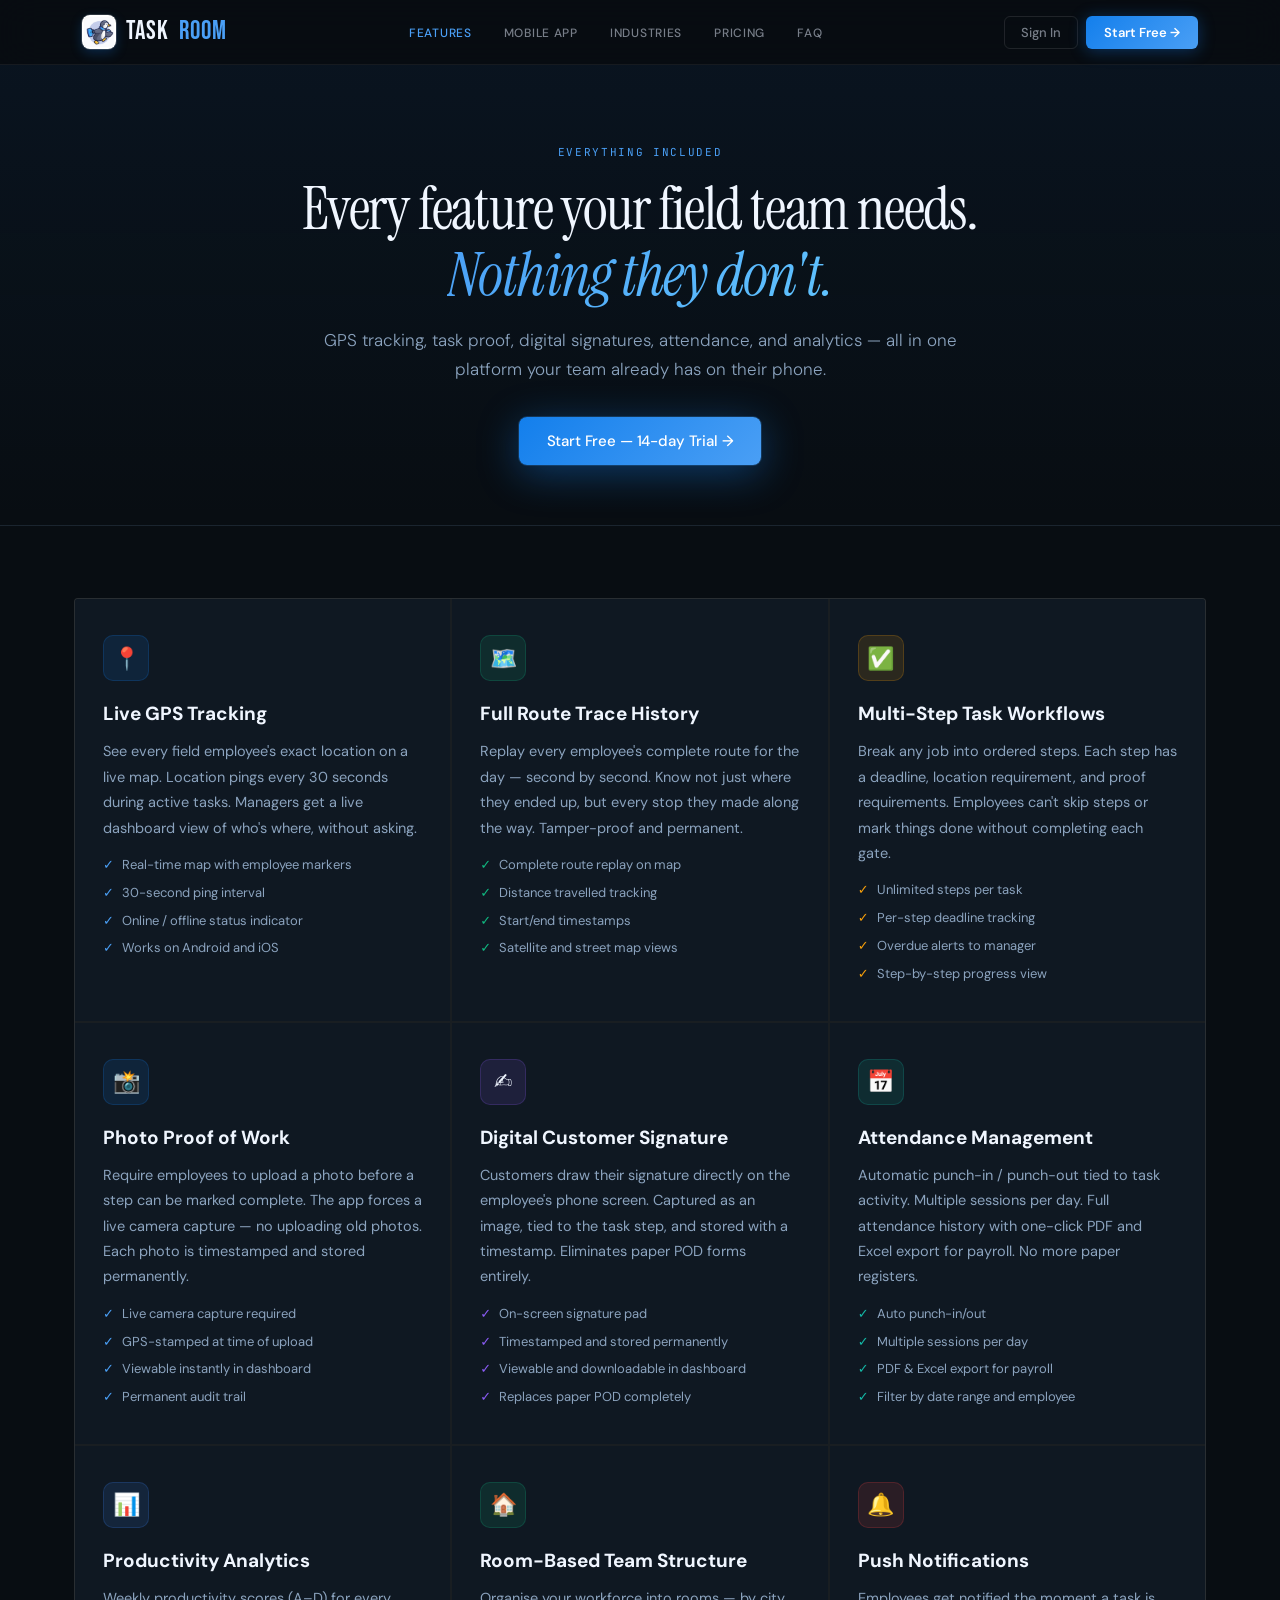
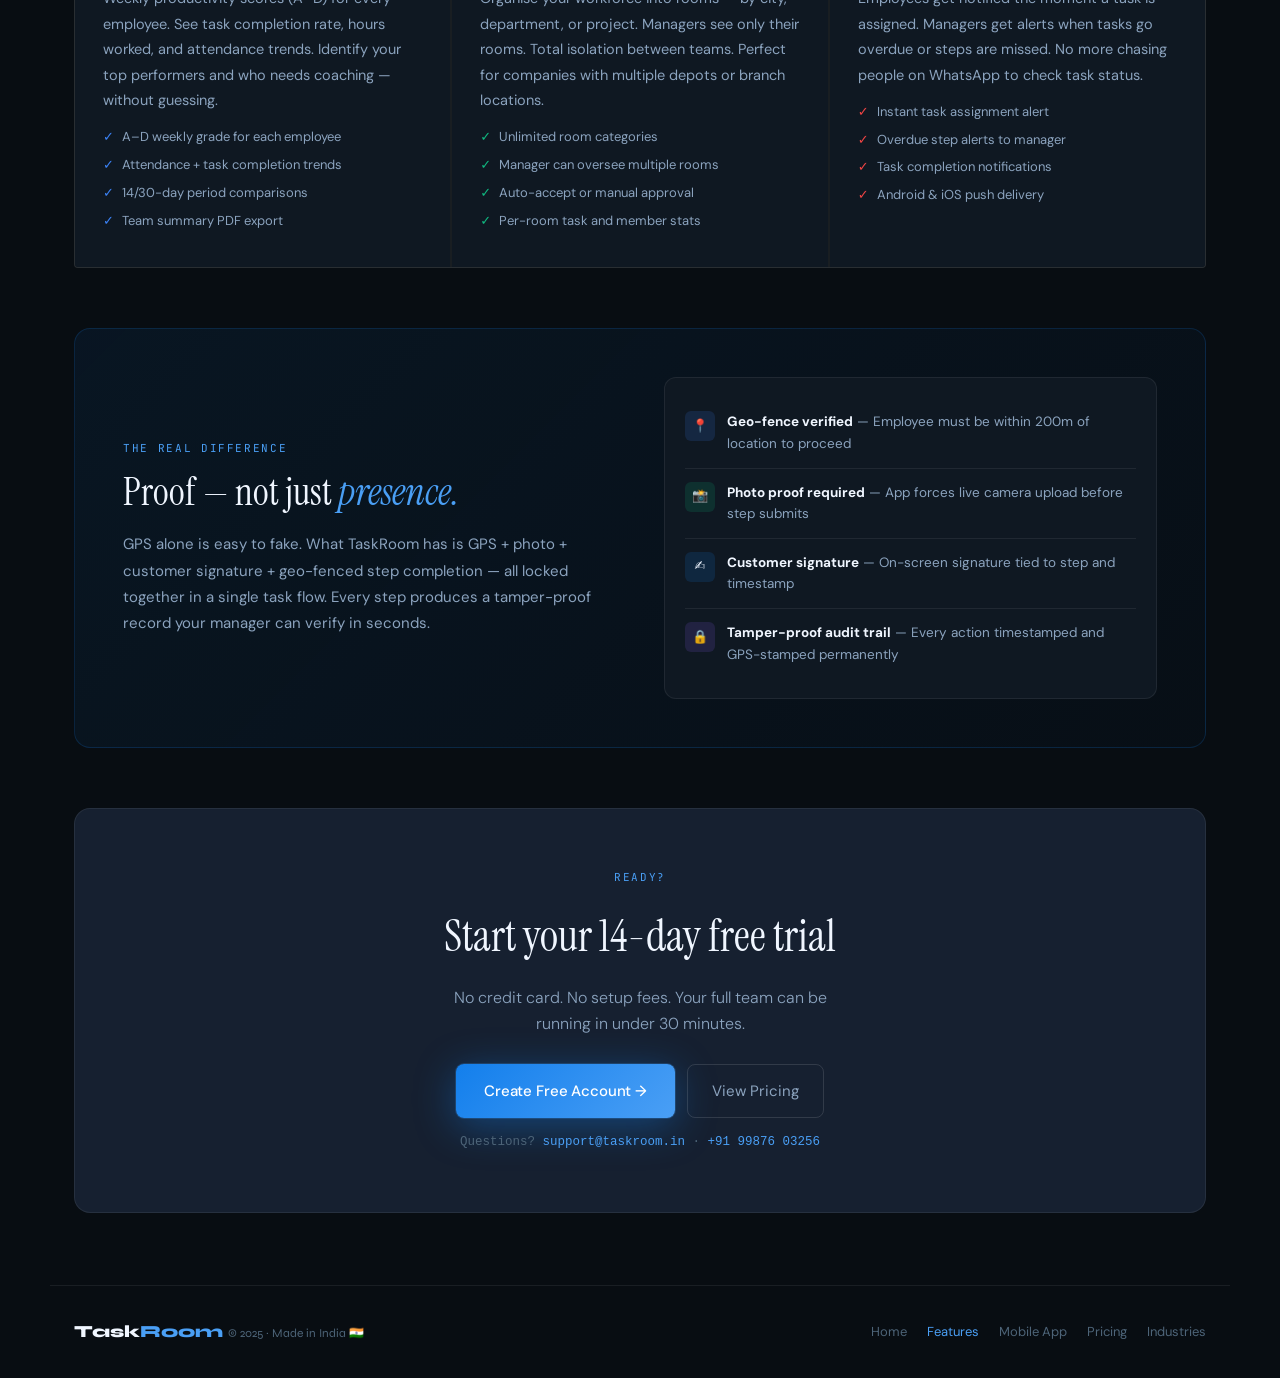
==== features.html @ e4f9c4c0 "updated whole ui" ====
<!DOCTYPE html>
<html lang="en" data-theme="dark">
<head>
  <meta charset="UTF-8">
  <meta name="viewport" content="width=device-width, initial-scale=1">
  <meta http-equiv="X-UA-Compatible" content="IE=edge">
  <title>TaskRoom Features — GPS Tracking, Multi-Step Tasks, Proof of Work &amp; Attendance</title>
  <meta name="description" content="Explore all TaskRoom features: real-time GPS employee tracking, multi-step task workflows with photo proof, digital customer signatures, geofence attendance, productivity analytics, and route history. Built for field teams.">
  <meta name="keywords" content="field employee tracking features, GPS tracking software, proof of work app, digital signature collection, employee attendance tracking, field task management, route history tracking, productivity analytics, geofencing employee app">
  <meta name="robots" content="index, follow, max-snippet:-1, max-image-preview:large, max-video-preview:-1">
  <meta name="googlebot" content="index, follow, max-snippet:-1, max-image-preview:large">
  <link rel="canonical" href="https://taskroom.in/features">
  <meta name="author" content="TaskRoom">
  <meta name="theme-color" content="#137fec">
  <meta name="language" content="English">
  <!-- <meta name="google-site-verification" content="REPLACE_WITH_YOUR_GSC_TOKEN"> -->
  <meta property="og:type" content="website">
  <meta property="og:url" content="https://taskroom.in/features">
  <meta property="og:title" content="TaskRoom Features — GPS, Tasks, Proof of Work &amp; Attendance">
  <meta property="og:description" content="Real-time GPS tracking, multi-step task proof, photo &amp; signature collection, attendance management, and productivity analytics for field teams.">
  <meta property="og:image" content="https://taskroom.in/og-image.png">
  <meta property="og:image:width" content="1200">
  <meta property="og:image:height" content="630">
  <meta property="og:site_name" content="TaskRoom">
  <meta property="og:locale" content="en_IN">
  <meta name="twitter:card" content="summary_large_image">
  <meta name="twitter:site" content="@taskroomin">
  <meta name="twitter:title" content="TaskRoom Features — GPS, Tasks, Proof of Work &amp; Attendance">
  <meta name="twitter:description" content="Everything your field team needs: live GPS, multi-step tasks with proof, digital signatures, attendance, and analytics.">
  <meta name="twitter:image" content="https://taskroom.in/og-image.png">
  <link rel="icon" type="image/png" href="app_icon.png">
  <link rel="apple-touch-icon" href="app_icon.png">
  <link rel="manifest" href="manifest.json">
  <meta name="HandheldFriendly" content="True">
  <link rel="preconnect" href="https://fonts.googleapis.com">
  <link rel="preconnect" href="https://fonts.gstatic.com" crossorigin>
  <link rel="dns-prefetch" href="https://api.taskroom.in">
  <script type="application/ld+json">
  {
    "@context": "https://schema.org",
    "@graph": [
      {
        "@type": "WebPage",
        "@id": "https://taskroom.in/features#webpage",
        "url": "https://taskroom.in/features",
        "name": "TaskRoom Features — GPS Tracking, Multi-Step Tasks, Proof of Work & Attendance",
        "description": "Complete feature list for TaskRoom field employee tracking and workforce management software.",
        "inLanguage": "en-IN",
        "isPartOf": {"@type":"WebSite","url":"https://taskroom.in","name":"TaskRoom"},
        "breadcrumb": {
          "@type": "BreadcrumbList",
          "itemListElement": [
            {"@type":"ListItem","position":1,"name":"Home","item":"https://taskroom.in"},
            {"@type":"ListItem","position":2,"name":"Features","item":"https://taskroom.in/features"}
          ]
        }
      },
      {
        "@type": "ItemList",
        "name": "TaskRoom Key Features",
        "description": "Complete list of features included in TaskRoom field workforce management software",
        "itemListElement": [
          {"@type":"ListItem","position":1,"name":"Live GPS + Full Route Trace","description":"See every employee's exact location in real-time. Review complete route history second by second."},
          {"@type":"ListItem","position":2,"name":"Multi-Step Tasks with Proof","description":"Break tasks into steps. Each step requires photo, customer signature, or GPS confirmation."},
          {"@type":"ListItem","position":3,"name":"Attendance Sessions","description":"Automatic punch-in/out tied to task activity. Multiple sessions per day. Full history."},
          {"@type":"ListItem","position":4,"name":"Push Notifications","description":"Employees notified on task assignment. Managers alerted on overdue or missed steps."},
          {"@type":"ListItem","position":5,"name":"Productivity Scores","description":"Weekly scores combining task completion rate and hours worked."},
          {"@type":"ListItem","position":6,"name":"Room-Based Team Structure","description":"Organise teams into rooms by city, department, or project with total isolation."}
        ]
      }
    ]
  }
  </script>

  <!-- ── CSS ─────────────────────────────────────────── -->
  <link rel="stylesheet" href="assets/css/tokens.css">
  <link rel="stylesheet" href="assets/css/base.css">
  <link rel="stylesheet" href="assets/css/landing.css">
  <link rel="stylesheet" href="assets/css/patch.css">
</head>
<body>
<nav id="land-nav" role="navigation" aria-label="Main navigation">
  <div class="land-nav-inner">
    <a href="/" class="land-logo" aria-label="TaskRoom Home">
      <div class="land-logo-icon"><img src="./app_icon.png" alt="TaskRoom" width="30" height="30" loading="eager"></div>
      Task<span>Room</span>
    </a>
    <ul class="land-nav-center">
      <li><a href="/features" class="active-link">Features</a></li>
      <li><a href="/mobile-app">Mobile App</a></li>
      <li><a href="/industries">Industries</a></li>
      <li><a href="/pricing">Pricing</a></li>
      <li><a href="/#l-faq">FAQ</a></li>
    </ul>
    <div class="land-nav-right">
      <button class="land-nav-sign-in" onclick="window.location='/?login=1'">Sign In</button>
      <button class="land-nav-cta-btn" onclick="window.location='/?signup=1'">Start Free →</button>
    </div>
    <button class="land-hamburger" id="land-ham" onclick="toggleFeatMenu()" aria-label="Open menu"><span></span><span></span><span></span></button>
  </div>
</nav>
<div class="land-mobile-menu" id="land-mob-menu-feat">
  <a href="/features">✅ Features</a>
  <a href="/mobile-app">📲 Mobile App</a>
  <a href="/industries">🏭 Industries</a>
  <a href="/pricing">💰 Pricing</a>
  <a href="/#l-faq">❓ FAQ</a>
  <a href="mailto:support@taskroom.in">📧 Contact</a>
  <button onclick="window.location='/?login=1'" style="text-align:left">Sign In to Dashboard</button>
  <button onclick="window.location='/?signup=1'" style="color:var(--primary-light);font-weight:700;background:rgba(19,127,236,.08);text-align:left">Start Free →</button>
</div>

<div id="feat-page" style="padding-top:64px;background:var(--bg)">

  <!-- HERO -->
  <section style="padding:80px 24px 60px;text-align:center;background:linear-gradient(180deg,rgba(19,127,236,.06) 0%,transparent 100%);border-bottom:1px solid var(--border)">
    <div style="max-width:680px;margin:0 auto">
      <div class="l-section-label">Everything included</div>
      <h1 style="font-family:'Instrument Serif',serif;font-size:clamp(36px,5vw,60px);font-weight:400;letter-spacing:-.02em;color:var(--text);margin-bottom:18px;line-height:1.1">
        Every feature your field team needs.<br><em style="font-style:italic;background:linear-gradient(135deg,var(--primary-light),#60c4ff);-webkit-background-clip:text;-webkit-text-fill-color:transparent;background-clip:text">Nothing they don't.</em>
      </h1>
      <p style="font-size:17px;color:var(--text2);font-weight:300;line-height:1.75;margin-bottom:32px">GPS tracking, task proof, digital signatures, attendance, and analytics — all in one platform your team already has on their phone.</p>
      <button class="hero-btn-primary" onclick="window.location='/?signup=1'" style="display:inline-flex;align-items:center;gap:8px;background:linear-gradient(135deg,var(--primary),var(--primary-light));border:none;color:#fff;padding:14px 28px;font-size:15px;font-weight:500;border-radius:8px;cursor:pointer">
        Start Free — 14-day Trial →
      </button>
    </div>
  </section>

  <!-- FEATURE GRID -->
  <section style="padding:72px 24px;max-width:1180px;margin:0 auto">
    <div style="display:grid;grid-template-columns:repeat(auto-fit,minmax(320px,1fr));gap:2px;background:var(--border);border:1px solid var(--border);border-radius:4px;overflow:hidden;margin-bottom:60px">

      <article style="background:var(--surface);padding:36px 28px">
        <div style="width:46px;height:46px;border-radius:10px;background:rgba(19,127,236,.12);border:1px solid rgba(19,127,236,.2);display:flex;align-items:center;justify-content:center;font-size:22px;margin-bottom:18px" aria-hidden="true">📍</div>
        <h2 style="font-size:19px;font-weight:700;margin-bottom:10px;color:var(--text)">Live GPS Tracking</h2>
        <p style="color:var(--text2);font-size:14.5px;line-height:1.75">See every field employee's exact location on a live map. Location pings every 30 seconds during active tasks. Managers get a live dashboard view of who's where, without asking.</p>
        <ul style="list-style:none;margin-top:14px;display:flex;flex-direction:column;gap:7px">
          <li style="font-size:13px;color:var(--text2);display:flex;gap:8px"><span style="color:var(--primary-light)">✓</span>Real-time map with employee markers</li>
          <li style="font-size:13px;color:var(--text2);display:flex;gap:8px"><span style="color:var(--primary-light)">✓</span>30-second ping interval</li>
          <li style="font-size:13px;color:var(--text2);display:flex;gap:8px"><span style="color:var(--primary-light)">✓</span>Online / offline status indicator</li>
          <li style="font-size:13px;color:var(--text2);display:flex;gap:8px"><span style="color:var(--primary-light)">✓</span>Works on Android and iOS</li>
        </ul>
      </article>

      <article style="background:var(--surface);padding:36px 28px">
        <div style="width:46px;height:46px;border-radius:10px;background:rgba(16,185,129,.12);border:1px solid rgba(16,185,129,.2);display:flex;align-items:center;justify-content:center;font-size:22px;margin-bottom:18px" aria-hidden="true">🗺️</div>
        <h2 style="font-size:19px;font-weight:700;margin-bottom:10px;color:var(--text)">Full Route Trace History</h2>
        <p style="color:var(--text2);font-size:14.5px;line-height:1.75">Replay every employee's complete route for the day — second by second. Know not just where they ended up, but every stop they made along the way. Tamper-proof and permanent.</p>
        <ul style="list-style:none;margin-top:14px;display:flex;flex-direction:column;gap:7px">
          <li style="font-size:13px;color:var(--text2);display:flex;gap:8px"><span style="color:var(--green)">✓</span>Complete route replay on map</li>
          <li style="font-size:13px;color:var(--text2);display:flex;gap:8px"><span style="color:var(--green)">✓</span>Distance travelled tracking</li>
          <li style="font-size:13px;color:var(--text2);display:flex;gap:8px"><span style="color:var(--green)">✓</span>Start/end timestamps</li>
          <li style="font-size:13px;color:var(--text2);display:flex;gap:8px"><span style="color:var(--green)">✓</span>Satellite and street map views</li>
        </ul>
      </article>

      <article style="background:var(--surface);padding:36px 28px">
        <div style="width:46px;height:46px;border-radius:10px;background:rgba(245,158,11,.12);border:1px solid rgba(245,158,11,.2);display:flex;align-items:center;justify-content:center;font-size:22px;margin-bottom:18px" aria-hidden="true">✅</div>
        <h2 style="font-size:19px;font-weight:700;margin-bottom:10px;color:var(--text)">Multi-Step Task Workflows</h2>
        <p style="color:var(--text2);font-size:14.5px;line-height:1.75">Break any job into ordered steps. Each step has a deadline, location requirement, and proof requirements. Employees can't skip steps or mark things done without completing each gate.</p>
        <ul style="list-style:none;margin-top:14px;display:flex;flex-direction:column;gap:7px">
          <li style="font-size:13px;color:var(--text2);display:flex;gap:8px"><span style="color:var(--amber)">✓</span>Unlimited steps per task</li>
          <li style="font-size:13px;color:var(--text2);display:flex;gap:8px"><span style="color:var(--amber)">✓</span>Per-step deadline tracking</li>
          <li style="font-size:13px;color:var(--text2);display:flex;gap:8px"><span style="color:var(--amber)">✓</span>Overdue alerts to manager</li>
          <li style="font-size:13px;color:var(--text2);display:flex;gap:8px"><span style="color:var(--amber)">✓</span>Step-by-step progress view</li>
        </ul>
      </article>

      <article style="background:var(--surface);padding:36px 28px">
        <div style="width:46px;height:46px;border-radius:10px;background:rgba(19,127,236,.12);border:1px solid rgba(19,127,236,.2);display:flex;align-items:center;justify-content:center;font-size:22px;margin-bottom:18px" aria-hidden="true">📸</div>
        <h2 style="font-size:19px;font-weight:700;margin-bottom:10px;color:var(--text)">Photo Proof of Work</h2>
        <p style="color:var(--text2);font-size:14.5px;line-height:1.75">Require employees to upload a photo before a step can be marked complete. The app forces a live camera capture — no uploading old photos. Each photo is timestamped and stored permanently.</p>
        <ul style="list-style:none;margin-top:14px;display:flex;flex-direction:column;gap:7px">
          <li style="font-size:13px;color:var(--text2);display:flex;gap:8px"><span style="color:var(--primary-light)">✓</span>Live camera capture required</li>
          <li style="font-size:13px;color:var(--text2);display:flex;gap:8px"><span style="color:var(--primary-light)">✓</span>GPS-stamped at time of upload</li>
          <li style="font-size:13px;color:var(--text2);display:flex;gap:8px"><span style="color:var(--primary-light)">✓</span>Viewable instantly in dashboard</li>
          <li style="font-size:13px;color:var(--text2);display:flex;gap:8px"><span style="color:var(--primary-light)">✓</span>Permanent audit trail</li>
        </ul>
      </article>

      <article style="background:var(--surface);padding:36px 28px">
        <div style="width:46px;height:46px;border-radius:10px;background:rgba(139,92,246,.12);border:1px solid rgba(139,92,246,.2);display:flex;align-items:center;justify-content:center;font-size:22px;margin-bottom:18px" aria-hidden="true">✍️</div>
        <h2 style="font-size:19px;font-weight:700;margin-bottom:10px;color:var(--text)">Digital Customer Signature</h2>
        <p style="color:var(--text2);font-size:14.5px;line-height:1.75">Customers draw their signature directly on the employee's phone screen. Captured as an image, tied to the task step, and stored with a timestamp. Eliminates paper POD forms entirely.</p>
        <ul style="list-style:none;margin-top:14px;display:flex;flex-direction:column;gap:7px">
          <li style="font-size:13px;color:var(--text2);display:flex;gap:8px"><span style="color:var(--purple)">✓</span>On-screen signature pad</li>
          <li style="font-size:13px;color:var(--text2);display:flex;gap:8px"><span style="color:var(--purple)">✓</span>Timestamped and stored permanently</li>
          <li style="font-size:13px;color:var(--text2);display:flex;gap:8px"><span style="color:var(--purple)">✓</span>Viewable and downloadable in dashboard</li>
          <li style="font-size:13px;color:var(--text2);display:flex;gap:8px"><span style="color:var(--purple)">✓</span>Replaces paper POD completely</li>
        </ul>
      </article>

      <article style="background:var(--surface);padding:36px 28px">
        <div style="width:46px;height:46px;border-radius:10px;background:rgba(20,184,166,.12);border:1px solid rgba(20,184,166,.2);display:flex;align-items:center;justify-content:center;font-size:22px;margin-bottom:18px" aria-hidden="true">📅</div>
        <h2 style="font-size:19px;font-weight:700;margin-bottom:10px;color:var(--text)">Attendance Management</h2>
        <p style="color:var(--text2);font-size:14.5px;line-height:1.75">Automatic punch-in / punch-out tied to task activity. Multiple sessions per day. Full attendance history with one-click PDF and Excel export for payroll. No more paper registers.</p>
        <ul style="list-style:none;margin-top:14px;display:flex;flex-direction:column;gap:7px">
          <li style="font-size:13px;color:var(--text2);display:flex;gap:8px"><span style="color:var(--teal)">✓</span>Auto punch-in/out</li>
          <li style="font-size:13px;color:var(--text2);display:flex;gap:8px"><span style="color:var(--teal)">✓</span>Multiple sessions per day</li>
          <li style="font-size:13px;color:var(--text2);display:flex;gap:8px"><span style="color:var(--teal)">✓</span>PDF & Excel export for payroll</li>
          <li style="font-size:13px;color:var(--text2);display:flex;gap:8px"><span style="color:var(--teal)">✓</span>Filter by date range and employee</li>
        </ul>
      </article>

      <article style="background:var(--surface);padding:36px 28px">
        <div style="width:46px;height:46px;border-radius:10px;background:rgba(59,130,246,.12);border:1px solid rgba(59,130,246,.2);display:flex;align-items:center;justify-content:center;font-size:22px;margin-bottom:18px" aria-hidden="true">📊</div>
        <h2 style="font-size:19px;font-weight:700;margin-bottom:10px;color:var(--text)">Productivity Analytics</h2>
        <p style="color:var(--text2);font-size:14.5px;line-height:1.75">Weekly productivity scores (A–D) for every employee. See task completion rate, hours worked, and attendance trends. Identify your top performers and who needs coaching — without guessing.</p>
        <ul style="list-style:none;margin-top:14px;display:flex;flex-direction:column;gap:7px">
          <li style="font-size:13px;color:var(--text2);display:flex;gap:8px"><span style="color:var(--info)">✓</span>A–D weekly grade for each employee</li>
          <li style="font-size:13px;color:var(--text2);display:flex;gap:8px"><span style="color:var(--info)">✓</span>Attendance + task completion trends</li>
          <li style="font-size:13px;color:var(--text2);display:flex;gap:8px"><span style="color:var(--info)">✓</span>14/30-day period comparisons</li>
          <li style="font-size:13px;color:var(--text2);display:flex;gap:8px"><span style="color:var(--info)">✓</span>Team summary PDF export</li>
        </ul>
      </article>

      <article style="background:var(--surface);padding:36px 28px">
        <div style="width:46px;height:46px;border-radius:10px;background:rgba(16,185,129,.12);border:1px solid rgba(16,185,129,.2);display:flex;align-items:center;justify-content:center;font-size:22px;margin-bottom:18px" aria-hidden="true">🏠</div>
        <h2 style="font-size:19px;font-weight:700;margin-bottom:10px;color:var(--text)">Room-Based Team Structure</h2>
        <p style="color:var(--text2);font-size:14.5px;line-height:1.75">Organise your workforce into rooms — by city, department, or project. Managers see only their rooms. Total isolation between teams. Perfect for companies with multiple depots or branch locations.</p>
        <ul style="list-style:none;margin-top:14px;display:flex;flex-direction:column;gap:7px">
          <li style="font-size:13px;color:var(--text2);display:flex;gap:8px"><span style="color:var(--green)">✓</span>Unlimited room categories</li>
          <li style="font-size:13px;color:var(--text2);display:flex;gap:8px"><span style="color:var(--green)">✓</span>Manager can oversee multiple rooms</li>
          <li style="font-size:13px;color:var(--text2);display:flex;gap:8px"><span style="color:var(--green)">✓</span>Auto-accept or manual approval</li>
          <li style="font-size:13px;color:var(--text2);display:flex;gap:8px"><span style="color:var(--green)">✓</span>Per-room task and member stats</li>
        </ul>
      </article>

      <article style="background:var(--surface);padding:36px 28px">
        <div style="width:46px;height:46px;border-radius:10px;background:rgba(239,68,68,.12);border:1px solid rgba(239,68,68,.2);display:flex;align-items:center;justify-content:center;font-size:22px;margin-bottom:18px" aria-hidden="true">🔔</div>
        <h2 style="font-size:19px;font-weight:700;margin-bottom:10px;color:var(--text)">Push Notifications</h2>
        <p style="color:var(--text2);font-size:14.5px;line-height:1.75">Employees get notified the moment a task is assigned. Managers get alerts when tasks go overdue or steps are missed. No more chasing people on WhatsApp to check task status.</p>
        <ul style="list-style:none;margin-top:14px;display:flex;flex-direction:column;gap:7px">
          <li style="font-size:13px;color:var(--text2);display:flex;gap:8px"><span style="color:var(--red)">✓</span>Instant task assignment alert</li>
          <li style="font-size:13px;color:var(--text2);display:flex;gap:8px"><span style="color:var(--red)">✓</span>Overdue step alerts to manager</li>
          <li style="font-size:13px;color:var(--text2);display:flex;gap:8px"><span style="color:var(--red)">✓</span>Task completion notifications</li>
          <li style="font-size:13px;color:var(--text2);display:flex;gap:8px"><span style="color:var(--red)">✓</span>Android & iOS push delivery</li>
        </ul>
      </article>
    </div>

    <!-- Differentiator -->
    <div style="background:linear-gradient(135deg,rgba(19,127,236,.08),rgba(19,127,236,.02));border:1px solid rgba(19,127,236,.18);border-radius:16px;padding:48px;display:grid;grid-template-columns:1fr 1fr;gap:48px;align-items:center;margin-bottom:60px">
      <div>
        <div class="l-section-label" style="margin-bottom:12px">The real difference</div>
        <h2 style="font-family:'Instrument Serif',serif;font-size:clamp(26px,3vw,38px);font-weight:400;line-height:1.2;margin-bottom:16px;color:var(--text)">Proof — not just <em style="font-style:italic;color:var(--primary-light)">presence.</em></h2>
        <p style="color:var(--text2);font-size:15px;line-height:1.75">GPS alone is easy to fake. What TaskRoom has is GPS + photo + customer signature + geo-fenced step completion — all locked together in a single task flow. Every step produces a tamper-proof record your manager can verify in seconds.</p>
      </div>
      <div style="background:var(--surface);border:1px solid var(--border);border-radius:12px;padding:20px">
        <div style="display:flex;align-items:flex-start;gap:12px;padding:13px 0;border-bottom:1px solid var(--border)"><div style="width:30px;height:30px;border-radius:6px;background:rgba(59,130,246,.15);display:flex;align-items:center;justify-content:center;font-size:13px;flex-shrink:0">📍</div><div style="font-size:13.5px;color:var(--text2)"><strong style="color:var(--text)">Geo-fence verified</strong> — Employee must be within 200m of location to proceed</div></div>
        <div style="display:flex;align-items:flex-start;gap:12px;padding:13px 0;border-bottom:1px solid var(--border)"><div style="width:30px;height:30px;border-radius:6px;background:rgba(16,185,129,.15);display:flex;align-items:center;justify-content:center;font-size:13px;flex-shrink:0">📸</div><div style="font-size:13.5px;color:var(--text2)"><strong style="color:var(--text)">Photo proof required</strong> — App forces live camera upload before step submits</div></div>
        <div style="display:flex;align-items:flex-start;gap:12px;padding:13px 0;border-bottom:1px solid var(--border)"><div style="width:30px;height:30px;border-radius:6px;background:rgba(19,127,236,.15);display:flex;align-items:center;justify-content:center;font-size:13px;flex-shrink:0">✍️</div><div style="font-size:13.5px;color:var(--text2)"><strong style="color:var(--text)">Customer signature</strong> — On-screen signature tied to step and timestamp</div></div>
        <div style="display:flex;align-items:flex-start;gap:12px;padding:13px 0"><div style="width:30px;height:30px;border-radius:6px;background:rgba(139,92,246,.15);display:flex;align-items:center;justify-content:center;font-size:13px;flex-shrink:0">🔒</div><div style="font-size:13.5px;color:var(--text2)"><strong style="color:var(--text)">Tamper-proof audit trail</strong> — Every action timestamped and GPS-stamped permanently</div></div>
      </div>
    </div>

    <!-- CTA -->
    <div style="text-align:center;padding:60px 24px;background:var(--surface2);border-radius:16px;border:1px solid var(--border)">
      <div class="l-section-label">Ready?</div>
      <h2 style="font-family:'Instrument Serif',serif;font-size:clamp(28px,4vw,44px);font-weight:400;margin-bottom:14px;color:var(--text)">Start your 14-day free trial</h2>
      <p style="color:var(--text2);font-size:16px;max-width:420px;margin:0 auto 28px;font-weight:300">No credit card. No setup fees. Your full team can be running in under 30 minutes.</p>
      <div style="display:flex;gap:12px;justify-content:center;flex-wrap:wrap">
        <button class="hero-btn-primary" onclick="window.location='/?signup=1'" style="display:inline-flex;align-items:center;gap:8px;background:linear-gradient(135deg,var(--primary),var(--primary-light));border:none;color:#fff;padding:14px 28px;font-size:15px;font-weight:500;border-radius:8px;cursor:pointer">Create Free Account →</button>
        <a href="/pricing" style="display:inline-flex;align-items:center;gap:8px;background:transparent;border:1px solid var(--border2);color:var(--text2);padding:14px 24px;font-size:15px;border-radius:8px;text-decoration:none">View Pricing</a>
      </div>
      <div style="margin-top:14px;font-size:12.5px;color:var(--text3);font-family:'IBM Plex Mono',monospace">
        Questions? <a href="mailto:support@taskroom.in" style="color:var(--primary-light);text-decoration:none">support@taskroom.in</a> · <a href="tel:+919987603256" style="color:var(--primary-light);text-decoration:none">+91 99876 03256</a>
      </div>
    </div>
  </section>

  <!-- FOOTER -->
  <footer style="border-top:1px solid var(--border);padding:32px 24px;max-width:1180px;margin:0 auto">
    <div style="display:flex;justify-content:space-between;align-items:center;flex-wrap:wrap;gap:14px">
      <div style="font-family:'Syne',sans-serif;font-weight:800;font-size:17px;color:var(--text)">Task<span style="color:var(--primary-light)">Room</span> <span style="font-size:12px;font-weight:400;color:var(--text3)">© 2025 · Made in India 🇮🇳</span></div>
      <div style="display:flex;gap:20px;flex-wrap:wrap">
        <a href="/" style="color:var(--text3);font-size:13px;text-decoration:none">Home</a>
        <a href="/features" style="color:var(--primary-light);font-size:13px;text-decoration:none">Features</a>
        <a href="/mobile-app" style="color:var(--text3);font-size:13px;text-decoration:none">Mobile App</a>
        <a href="/pricing" style="color:var(--text3);font-size:13px;text-decoration:none">Pricing</a>
        <a href="/industries" style="color:var(--text3);font-size:13px;text-decoration:none">Industries</a>
      </div>
    </div>
  </footer>
</div>

<style>
:root{--nav-h:64px}
nav#land-nav{position:fixed;top:0;left:0;right:0;z-index:200;background:rgba(8,13,18,.92);backdrop-filter:blur(20px);border-bottom:1px solid rgba(255,255,255,.06);transition:box-shadow .3s}
[data-theme="light"] nav#land-nav{background:rgba(255,255,255,.93);border-bottom-color:rgba(0,0,0,.08)}
[data-theme="light"] #feat-page{background:#f0f4f8;color:#0d1b2a}
[data-theme="light"] article{background:#fff!important;border-color:rgba(0,0,0,.07)!important}
@media(max-width:640px){
  nav .land-nav-center{display:none}
  nav .land-nav-right .land-nav-sign-in{display:none}
  .land-hamburger{display:flex}
  div[style*="grid-template-columns:1fr 1fr"]{grid-template-columns:1fr!important}
}
</style>

<script>
function toggleFeatMenu(){
  const h=document.getElementById('land-ham');
  const m=document.getElementById('land-mob-menu-feat');
  h.classList.toggle('open');
  m.classList.toggle('open');
}
window.addEventListener('scroll',()=>{
  const nav=document.querySelector('nav#land-nav');
  if(nav)nav.style.boxShadow=window.scrollY>40?'0 2px 20px rgba(0,0,0,.4)':'none';
},{passive:true});

// Handle /?signup=1 and /?login=1 redirects
const params = new URLSearchParams(window.location.search);
if(params.get('signup')==='1'){ window.location='/'; setTimeout(()=>{if(window.openPlanChooser)window.openPlanChooser();},500); }
if(params.get('login')==='1'){  window.location='/'; setTimeout(()=>{if(window.showLogin)window.showLogin();},500); }
</script>
</body>
</html>
---- assets/css/tokens.css ----
/* ═══════════════════════════════════════════════════════════════
   TASKROOM — DESIGN TOKENS
   Single source of truth for all design decisions.
═══════════════════════════════════════════════════════════════ */

:root {
  /* ── Brand ──────────────────────────────────────────────────── */
  --primary:          #137fec;
  --primary-light:    #4a9ff5;
  --primary-glow:     rgba(19,127,236,.18);
  --primary-subtle:   rgba(19,127,236,.08);
  --primary-mid:      rgba(19,127,236,.15);

  /* ── Neutral Surface (Dark default) ─────────────────────────── */
  --bg:       #080d12;
  --surface:  #0f1822;
  --surface2: #162030;
  --surface3: #1c2a3a;
  --surface4: #243347;

  /* ── Borders ─────────────────────────────────────────────────── */
  --border:  rgba(255,255,255,.07);
  --border2: rgba(255,255,255,.12);
  --border3: rgba(255,255,255,.18);

  /* ── Text ────────────────────────────────────────────────────── */
  --text:  #f0f6ff;
  --text2: #8ba3be;
  --text3: #4d6478;
  --text4: #2d4057;

  /* ── Semantic colours ────────────────────────────────────────── */
  --green:    #10b981; --green-g:  rgba(16,185,129,.12); --green-b:  rgba(16,185,129,.25);
  --amber:    #f59e0b; --amber-g:  rgba(245,158,11,.10);
  --red:      #ef4444; --red-g:    rgba(239,68,68,.10);
  --info:     #3b82f6; --info-g:   rgba(59,130,246,.10);
  --purple:   #8b5cf6; --purple-g: rgba(139,92,246,.10);
  --teal:     #14b8a6; --teal-g:   rgba(20,184,166,.10);

  /* ── Radius ──────────────────────────────────────────────────── */
  --r:  14px;
  --r2: 10px;
  --r3: 20px;
  --r4: 8px;

  /* ── Shadows ─────────────────────────────────────────────────── */
  --shadow:    0 8px 32px rgba(0,0,0,.55);
  --shadow-sm: 0 2px 12px rgba(0,0,0,.35);

  /* ── Motion ──────────────────────────────────────────────────── */
  --transition: .18s cubic-bezier(.4,0,.2,1);

  /* ── Layout ──────────────────────────────────────────────────── */
  --sidebar-w:  250px;
  --nav-h:      64px;
  --container:  1180px;

  /* ── Typography ──────────────────────────────────────────────── */
  --font-sans:    'DM Sans', system-ui, sans-serif;
  --font-display: 'Bebas Neue', system-ui, sans-serif;
  --font-headline:'Instrument Serif', Georgia, serif;
  --font-ui:      'DM Sans', system-ui, sans-serif;
  --font-mono:    'JetBrains Mono', 'Fira Code', monospace;
}

/* ── LIGHT THEME ─────────────────────────────────────────────────────── */
[data-theme="light"] {
  --bg:       #f0f4f8;
  --surface:  #ffffff;
  --surface2: #f5f7fa;
  --surface3: #e8edf2;
  --surface4: #dde3ea;

  --border:  rgba(0,0,0,.08);
  --border2: rgba(0,0,0,.14);
  --border3: rgba(0,0,0,.20);

  --text:  #0d1b2a;
  --text2: #4a5568;
  --text3: #8898aa;
  --text4: #a0aec0;

  --primary-glow:   rgba(19,127,236,.14);
  --primary-subtle: rgba(19,127,236,.08);
  --primary-mid:    rgba(19,127,236,.14);

  --green-g:  rgba(16,185,129,.10); --green-b:  rgba(16,185,129,.20);
  --amber-g:  rgba(245,158,11,.08);
  --red-g:    rgba(239,68,68,.08);
  --info-g:   rgba(59,130,246,.08);
  --purple-g: rgba(139,92,246,.08);
  --teal-g:   rgba(20,184,166,.08);

  --shadow:    0 4px 24px rgba(0,0,0,.12);
  --shadow-sm: 0 2px 8px rgba(0,0,0,.08);
}
---- assets/css/base.css ----
/* ═══════════════════════════════════════════════════════════════
   TASKROOM — BASE & RESET
═══════════════════════════════════════════════════════════════ */

/* ── Google Fonts Import ─────────────────────────────────────── */
/* @import url('https://fonts.googleapis.com/css2?family=DM+Sans:ital,opsz,wght@0,9..40,300;0,9..40,400;0,9..40,500;0,9..40,600;0,9..40,700;1,9..40,400&family=Instrument+Serif:ital@0;1&family=Sora:wght@400;500;600;700;800&family=IBM+Plex+Mono:wght@400;500;600&display=swap'); */
/* @import url('https://fonts.googleapis.com/css2?family=Syne:wght@400;500;600;700;800&family=DM+Sans:ital,opsz,wght@0,9..40,300;0,9..40,400;0,9..40,500;0,9..40,600;0,9..40,700;1,9..40,400&family=JetBrains+Mono:wght@400;500;600&display=swap'); */
  @import url('https://fonts.googleapis.com/css2?family=Bebas+Neue&family=Instrument+Serif:ital@0;1&family=DM+Sans:ital,opsz,wght@0,9..40,300;0,9..40,400;0,9..40,500;0,9..40,600;1,9..40,400&family=JetBrains+Mono:wght@400;500;600&family=Syne:wght@400;500;600;700;800&display=swap');


/* ── Reset ───────────────────────────────────────────────────── */
*, *::before, *::after {
  box-sizing: border-box;
  margin: 0;
  padding: 0;
}

html {
  scroll-behavior: smooth;
  -webkit-text-size-adjust: 100%;
}

body {
  font-family: var(--font-sans);
  background: var(--bg);
  color: var(--text);
  line-height: 1.6;
  overflow-x: hidden;
  -webkit-font-smoothing: antialiased;
  -moz-osx-font-smoothing: grayscale;
}

a    { text-decoration: none; color: inherit; }
button { cursor: pointer; font-family: inherit; border: none; outline: none; }
img, svg { display: block; }
input, textarea, select { font-family: inherit; outline: none; }

/* ── Scrollbar ───────────────────────────────────────────────── */
::-webkit-scrollbar       { width: 5px; height: 5px; }
::-webkit-scrollbar-track { background: var(--bg); }
::-webkit-scrollbar-thumb { background: var(--surface3); border-radius: 3px; }
::-webkit-scrollbar-thumb:hover { background: var(--border2); }

/* ── Keyframes ───────────────────────────────────────────────── */
@keyframes pulse    { 0%,100%{opacity:1}50%{opacity:.4} }
@keyframes spin     { to{transform:rotate(360deg)} }
@keyframes fadeUp   { from{opacity:0;transform:translateY(14px)}to{opacity:1;transform:translateY(0)} }
@keyframes fadeIn   { from{opacity:0}to{opacity:1} }
@keyframes scaleIn  { from{opacity:0;transform:scale(.95)}to{opacity:1;transform:scale(1)} }
@keyframes shimmer  { 0%{background-position:-200% 0}100%{background-position:200% 0} }
@keyframes lpulse   { 0%,100%{opacity:1;transform:scale(1)}50%{opacity:.5;transform:scale(1.5)} }
@keyframes heroFadeUp   { from{opacity:0;transform:translateY(var(--ty,14px))}to{opacity:1;transform:translateY(0)} }
@keyframes heroFadeIn   { from{opacity:0}to{opacity:1} }
@keyframes heroSlideR   { from{opacity:0;transform:translateX(-16px)}to{opacity:1;transform:translateX(0)} }
@keyframes heroSlideL   { from{opacity:0;transform:translateX(16px)}to{opacity:1;transform:translateX(0)} }
@keyframes heroPulse    { 0%,100%{opacity:1;transform:scale(1)}50%{opacity:.5;transform:scale(1.4)} }
@keyframes scrollPulse  { 0%,100%{opacity:.4;transform:scaleY(1)}50%{opacity:.9;transform:scaleY(1.1)} }
@keyframes floatY       { 0%,100%{transform:translateY(0)}50%{transform:translateY(-8px)} }
@keyframes liveBlip      { 0%,100%{opacity:1;transform:scale(1)}50%{opacity:.5;transform:scale(1.4)} }
@keyframes marqueeScroll { 0%{transform:translateX(0)}100%{transform:translateX(-50%)} }
@keyframes borderGlow    { 0%,100%{border-color:rgba(59,130,246,.2)}50%{border-color:rgba(59,130,246,.5)} }
@keyframes trFloatY    { 0%,100%{transform:translateY(0)} 50%{transform:translateY(-10px)} }
@keyframes trMoveDot1  { 0%{left:20%;top:30%} 25%{left:60%;top:20%} 50%{left:75%;top:60%} 75%{left:35%;top:70%} 100%{left:20%;top:30%} }
@keyframes trMoveDot2  { 0%{left:70%;top:25%} 25%{left:30%;top:55%} 50%{left:20%;top:20%} 75%{left:65%;top:70%} 100%{left:70%;top:25%} }
@keyframes trMoveDot3  { 0%{left:45%;top:65%} 25%{left:80%;top:40%} 50%{left:50%;top:20%} 75%{left:15%;top:45%} 100%{left:45%;top:65%} }
@keyframes trRipple    { 0%{transform:scale(1);opacity:.7} 100%{transform:scale(2.8);opacity:0} }
@keyframes trScrollBar { 0%,100%{opacity:0;transform:scaleY(.3) translateY(-50%)} 50%{opacity:1;transform:scaleY(1) translateY(0)} }
@keyframes trGlowLine  { 0%,100%{opacity:.3} 50%{opacity:.9} }

/* ── Global Utilities ────────────────────────────────────────── */
.hidden  { display: none !important; }
.w-full  { width: 100%; }
.mono    { font-family: var(--font-mono); }
.sr-only { position:absolute;width:1px;height:1px;padding:0;margin:-1px;overflow:hidden;clip:rect(0,0,0,0);white-space:nowrap;border:0; }

/* ── Spinner / Loading ───────────────────────────────────────── */
.spinner    { width:24px;height:24px;border:2.5px solid var(--border2);border-top-color:var(--primary);border-radius:50%;animation:spin .65s linear infinite;margin:0 auto; }
.spinner-sm { width:16px;height:16px;border-width:2px; }
.spinner-xs { width:13px;height:13px;border-width:2px; }
.loading    { display:flex;align-items:center;justify-content:center;padding:44px;gap:12px; }
.loading-text { font-size:14px;color:var(--text3); }
.skeleton   { background:linear-gradient(90deg,var(--surface) 25%,var(--surface2) 50%,var(--surface) 75%);background-size:200% 100%;animation:shimmer 1.5s infinite;border-radius:6px; }

/* ── Alerts ──────────────────────────────────────────────────── */
.alert         { padding:11px 14px;border-radius:var(--r2);font-size:13px;margin-bottom:14px;display:flex;align-items:flex-start;gap:10px;animation:fadeUp .2s ease; }
.alert-success { background:var(--green-g);border:1px solid rgba(16,185,129,.22);color:#6ee7b7; }
.alert-error   { background:var(--red-g);border:1px solid rgba(239,68,68,.22);color:#fca5a5; }
.alert-info    { background:var(--info-g);border:1px solid rgba(59,130,246,.22);color:#93c5fd; }
.alert-amber   { background:var(--amber-g);border:1px solid rgba(245,158,11,.22);color:#fcd34d; }

/* ── Theme Toggle ────────────────────────────────────────────── */
.theme-toggle {
  position: fixed; bottom: 24px; right: 24px; z-index: 9000;
  width: 42px; height: 42px; border-radius: 50%;
  background: var(--surface); border: 1px solid var(--border2);
  color: var(--text2); font-size: 18px;
  display: flex; align-items: center; justify-content: center;
  cursor: pointer; box-shadow: var(--shadow);
  transition: all var(--transition);
}
.theme-toggle:hover { background: var(--surface2); color: var(--text); transform: scale(1.08); }

/* ── Container ───────────────────────────────────────────────── */
.container { max-width: var(--container); margin: 0 auto; padding: 0 24px; }

/* ── Buttons ─────────────────────────────────────────────────── */
.btn {
  display: inline-flex; align-items: center; justify-content: center;
  gap: 7px; padding: 9px 20px; border-radius: var(--r2);
  font-size: 14px; font-weight: 600; transition: all var(--transition);
  cursor: pointer; border: none; white-space: nowrap;
  font-family: var(--font-ui);
}
.btn-primary {
  background: linear-gradient(135deg, var(--primary), var(--primary-light));
  color: #fff; box-shadow: 0 4px 16px var(--primary-glow);
}
.btn-primary:hover  { transform: translateY(-1px); box-shadow: 0 6px 24px rgba(19,127,236,.35); }
.btn-primary:active { transform: translateY(0); }
.btn-ghost   { background: transparent; color: var(--text2); border: 1px solid var(--border); }
.btn-ghost:hover { border-color: var(--border2); color: var(--text); background: var(--surface2); }
.btn-danger  { background: var(--red-g); color: var(--red); border: 1px solid rgba(239,68,68,.25); }
.btn-danger:hover { background: rgba(239,68,68,.18); }
.btn-success { background: var(--green-g); color: var(--green); border: 1px solid rgba(16,185,129,.25); }
.btn-amber   { background: var(--amber-g); color: var(--amber); border: 1px solid rgba(245,158,11,.25); }
.btn-purple  { background: var(--purple-g); color: var(--purple); border: 1px solid rgba(139,92,246,.25); }
.btn-sm  { padding: 5px 13px; font-size: 12.5px; border-radius: 8px; }
.btn-lg  { padding: 14px 28px; font-size: 15px; border-radius: 12px; }
.btn-xl  { padding: 16px 36px; font-size: 16px; font-weight: 700; border-radius: 14px; }
.btn:disabled { opacity: .45; cursor: not-allowed; transform: none !important; }
.btn-icon { padding: 8px; border-radius: 8px; background: var(--surface2); border: 1px solid var(--border); color: var(--text2); transition: all var(--transition); }
.btn-icon:hover { background: var(--surface3); color: var(--text); }

/* ── Badges / Status ─────────────────────────────────────────── */
.badge { display: inline-flex; align-items: center; gap: 5px; font-size: 11px; font-weight: 700; padding: 3px 9px; border-radius: 6px; letter-spacing: .2px; }
.badge-active      { background: var(--green-g); color: var(--green); }
.badge-inactive    { background: var(--amber-g); color: var(--amber); }
.badge-suspended   { background: var(--red-g); color: var(--red); }
.badge-pending     { background: rgba(100,116,120,.12); color: #94a3b8; }
.badge-in-progress { background: var(--primary-subtle); color: var(--primary-light); }
.badge-completed   { background: var(--green-g); color: var(--green); }
.badge-cancelled   { background: var(--red-g); color: var(--red); }
.badge-overdue     { background: rgba(239,68,68,.15); color: #f87171; }
.badge-missed      { background: var(--amber-g); color: var(--amber); }
.badge-high        { background: var(--red-g); color: var(--red); }
.badge-medium      { background: var(--amber-g); color: var(--amber); }
.badge-low         { background: var(--green-g); color: var(--green); }
.badge-manager     { background: var(--primary-subtle); color: var(--primary-light); }
.badge-employee    { background: var(--green-g); color: var(--green); }
.badge-starter     { background: var(--surface3); color: var(--text2); }
.badge-pro, .badge-growth   { background: var(--primary-subtle); color: var(--primary-light); }
.badge-business    { background: var(--purple-g); color: var(--purple); }
.badge-enterprise  { background: var(--teal-g); color: var(--teal); }
.badge-paid        { background: var(--green-g); color: var(--green); }
.badge-trial       { background: var(--amber-g); color: var(--amber); }
.badge-failed      { background: var(--red-g); color: var(--red); }
.badge-created     { background: var(--surface3); color: var(--text2); }

/* ── Forms ───────────────────────────────────────────────────── */
.fg        { margin-bottom: 16px; }
.form-row  { display: grid; grid-template-columns: 1fr 1fr; gap: 12px; }
.form-row3 { display: grid; grid-template-columns: 1fr 1fr 1fr; gap: 12px; }
label {
  display: block; font-size: 11px; font-weight: 700; color: var(--text2);
  letter-spacing: .5px; text-transform: uppercase; margin-bottom: 6px;
}
input[type=text],input[type=email],input[type=tel],input[type=password],
input[type=datetime-local],input[type=number],input[type=date],
textarea, select {
  width: 100%; background: var(--bg); border: 1px solid var(--border);
  border-radius: var(--r4); padding: 10px 13px; font-size: 13.5px;
  color: var(--text); transition: border-color var(--transition), box-shadow var(--transition);
}
input:focus,textarea:focus,select:focus {
  border-color: var(--primary); box-shadow: 0 0 0 3px var(--primary-glow);
}
input::placeholder, textarea::placeholder { color: var(--text3); }
select option { background: var(--surface); color: var(--text); }
.f-hint { font-size: 12px; color: var(--text3); margin-top: 4px; }
.f-err  { font-size: 12px; color: var(--red); margin-top: 4px; display: none; }
.field-error input,
.field-error select,
.field-error textarea { border-color: var(--red) !important; }
.field-error .f-err { display: block; }
.form-check {
  display: flex; align-items: center; gap: 10px; cursor: pointer;
  padding: 11px 14px; border-radius: var(--r2); border: 1px solid var(--border);
  transition: all var(--transition);
}
.form-check:hover { border-color: var(--border2); background: var(--surface2); }
.form-check input[type=checkbox] { width: 16px; height: 16px; accent-color: var(--primary); cursor: pointer; flex-shrink: 0; }
.form-check-info h6 { font-size: 13px; font-weight: 600; }
.form-check-info p  { font-size: 12px; color: var(--text3); margin-top: 2px; }

/* ── Toggle ──────────────────────────────────────────────────── */
.toggle { position: relative; width: 44px; height: 24px; flex-shrink: 0; }
.toggle input { opacity: 0; width: 0; height: 0; }
.toggle-slider { position: absolute; cursor: pointer; inset: 0; background: var(--surface3); border-radius: 12px; transition: all .2s; }
.toggle-slider:before { content: ''; position: absolute; width: 18px; height: 18px; border-radius: 50%; background: #fff; left: 3px; top: 3px; transition: all .2s; }
.toggle input:checked + .toggle-slider { background: var(--primary); }
.toggle input:checked + .toggle-slider:before { transform: translateX(20px); }
.toggle-row { display: flex; align-items: center; justify-content: space-between; padding: 10px 0; border-bottom: 1px solid var(--border); }
.toggle-row:last-child { border: none; }
.toggle-row .tr-info h5 { font-size: 13.5px; font-weight: 600; }
.toggle-row .tr-info p  { font-size: 12px; color: var(--text3); margin-top: 1px; }

/* ── Tabs ────────────────────────────────────────────────────── */
.tab-nav { display: flex; gap: 2px; border-bottom: 1px solid var(--border); margin-bottom: 18px; }
.tab-btn { padding: 8px 16px; font-size: 13px; font-weight: 600; color: var(--text2); cursor: pointer; border: none; background: none; border-bottom: 2px solid transparent; transition: all var(--transition); }
.tab-btn:hover { color: var(--text); }
.tab-btn.active { color: var(--primary-light); border-bottom-color: var(--primary); }
.tab-content { display: none; }
.tab-content.active { display: block; animation: fadeUp .15s ease; }

/* ── Light theme form inputs ─────────────────────────────────── */
[data-theme="light"] input[type=text],
[data-theme="light"] input[type=email],
[data-theme="light"] input[type=tel],
[data-theme="light"] input[type=password],
[data-theme="light"] input[type=datetime-local],
[data-theme="light"] input[type=number],
[data-theme="light"] input[type=date],
[data-theme="light"] textarea,
[data-theme="light"] select { background: var(--bg); color: var(--text); }
---- assets/css/landing.css ----
/* ═══════════════════════════════════════════════════════════════
   TASKROOM — LANDING PAGE STYLES
═══════════════════════════════════════════════════════════════ */

/* ── Landing Nav ─────────────────────────────────────────────── */
#land-nav {
  position: fixed; top: 0; left: 0; right: 0; z-index: 200;
  border-bottom: 1px solid transparent;
  background: transparent;
  backdrop-filter: blur(0px); -webkit-backdrop-filter: blur(0px);
  transition: all .4s cubic-bezier(.4,0,.2,1);
}
#land-nav.scrolled {
  background: rgba(4,8,15,.92);
  backdrop-filter: blur(24px); -webkit-backdrop-filter: blur(24px);
  border-bottom-color: rgba(255,255,255,.06);
  box-shadow: 0 2px 24px rgba(0,0,0,.5);
}
[data-theme="light"] #land-nav          { background: transparent; }
[data-theme="light"] #land-nav.scrolled { background: rgba(255,255,255,.93); border-bottom-color: rgba(0,0,0,.08); }
 
.land-nav-inner {
  max-width: var(--container); margin: 0 auto; padding: 0 32px;
  display: flex; align-items: center; justify-content: space-between;
  height: var(--nav-h); gap: 16px;
}
 
.land-logo {
  font-family: var(--font-display); font-weight: 400; font-size: 26px;
  color: var(--text); text-decoration: none; letter-spacing: .04em;
  display: flex; align-items: center; gap: 10px; flex-shrink: 0;
}
.land-logo span { color: var(--primary-light); }
.land-logo-icon {
  width: 34px; height: 34px; border-radius: 8px; background: #fff;
  display: flex; align-items: center; justify-content: center; overflow: hidden;
  box-shadow: 0 0 0 1px rgba(255,255,255,.15), 0 4px 12px rgba(19,127,236,.25);
}
.land-logo-icon img { width: 30px; height: 30px; object-fit: cover; }
[data-theme="light"] .land-logo { color: #0d1b2a; }
 
.land-nav-center { display: flex; align-items: center; gap: 4px; list-style: none; }
.land-nav-center li a {
  color: rgba(232,241,255,.5); font-size: 12px; font-weight: 500;
  text-decoration: none; padding: 6px 14px; border-radius: 8px;
  transition: all .18s; text-transform: uppercase; letter-spacing: .06em;
}
.land-nav-center li a:hover { color: var(--text); background: rgba(255,255,255,.06); }
[data-theme="light"] .land-nav-center li a       { color: rgba(74,85,104,.65); }
[data-theme="light"] .land-nav-center li a:hover { color: #0d1b2a; background: rgba(0,0,0,.04); }
 
.land-nav-right { display: flex; gap: 8px; align-items: center; flex-shrink: 0; }
.land-nav-sign-in {
  background: transparent; border: 1px solid rgba(255,255,255,.1);
  color: rgba(232,241,255,.5); padding: 7px 16px; font-size: 13px; font-weight: 500;
  border-radius: 6px; cursor: pointer; font-family: var(--font-ui);
  transition: all .18s; white-space: nowrap;
}
.land-nav-sign-in:hover { border-color: rgba(255,255,255,.2); color: var(--text); }
.land-nav-app-btn {
  background: rgba(19,127,236,.1); border: 1px solid rgba(19,127,236,.22);
  color: var(--primary-light); padding: 7px 14px; font-size: 13px; font-weight: 600;
  border-radius: 6px; cursor: pointer; font-family: var(--font-ui); transition: all .18s;
  white-space: nowrap; display: flex; align-items: center; gap: 6px;
}
.land-nav-app-btn:hover { background: rgba(19,127,236,.18); }
.land-nav-cta-btn {
  background: linear-gradient(135deg, var(--primary), var(--primary-light));
  border: none; color: #fff; padding: 8px 18px; font-size: 13px; font-weight: 600;
  border-radius: 6px; cursor: pointer; font-family: var(--font-ui);
  box-shadow: 0 2px 16px rgba(19,127,236,.35); transition: all .18s; white-space: nowrap;
}
.land-nav-cta-btn:hover { transform: translateY(-1px); box-shadow: 0 4px 24px rgba(19,127,236,.5); }
 
.land-hamburger {
  display: none; flex-direction: column; gap: 5px; cursor: pointer;
  background: none; border: none; padding: 8px;
}
.land-hamburger span { display: block; width: 22px; height: 2px; background: var(--text2); border-radius: 2px; transition: all .3s; }
.land-hamburger.open span:nth-child(1) { transform: translateY(7px) rotate(45deg); }
.land-hamburger.open span:nth-child(2) { opacity: 0; }
.land-hamburger.open span:nth-child(3) { transform: translateY(-7px) rotate(-45deg); }
 
.land-mobile-menu {
  display: none; flex-direction: column; gap: 0;
  background: rgba(4,8,15,.96); border-bottom: 1px solid var(--border);
  position: fixed; top: var(--nav-h); left: 0; right: 0; z-index: 199;
  box-shadow: 0 8px 32px rgba(0,0,0,.5); backdrop-filter: blur(20px);
}
.land-mobile-menu.open { display: flex; }
.land-mobile-menu a, .land-mobile-menu button {
  padding: 14px 24px; font-size: 15px; color: var(--text2);
  text-decoration: none; border: none; background: none;
  text-align: left; border-bottom: 1px solid var(--border);
  cursor: pointer; font-family: var(--font-ui); transition: background .15s;
}
.land-mobile-menu a:hover, .land-mobile-menu button:hover { background: var(--surface2); color: var(--text); }
[data-theme="light"] .land-mobile-menu { background: rgba(255,255,255,.97); }
[data-theme="light"] .land-mobile-menu a,
[data-theme="light"] .land-mobile-menu button { color: #4a5568; border-bottom-color: rgba(0,0,0,.06); }
 
/* ══════════════════════════════════════════════════════════════
   CUSTOM CURSOR
══════════════════════════════════════════════════════════════ */
#tr-cursor {
  position: fixed; width: 12px; height: 12px; border-radius: 50%;
  background: var(--primary-light); pointer-events: none; z-index: 9999;
  transform: translate(-50%,-50%);
  transition: width .2s, height .2s; mix-blend-mode: screen;
}
/* #tr-cursor-ring {
  position: fixed; width: 36px; height: 36px; border-radius: 50%;
  border: 1px solid rgba(74,166,255,.4); pointer-events: none; z-index: 9998;
  transform: translate(-50%,-50%);
  transition: left .14s ease, top .14s ease, width .25s, height .25s;
} */
@media(max-width:768px) { #tr-cursor, #tr-cursor-ring { display: none; } }

/* ══════════════════════════════════════════════════════════════
   HERO SECTION — PREMIUM 3D EXPERIENCE
══════════════════════════════════════════════════════════════ */

/* Hero */
.l-hero-section {
  position: relative;
  overflow: visible;
  min-height: clamp(560px, 100svh, 880px);
  padding: clamp(56px, 7vh, 80px) 24px clamp(20px, 3vh, 36px);
  display: flex;
  flex-direction: column;
  align-items: center;
  justify-content: center;
  z-index: 10;
}

/* Remove old video layer — replaced by Three.js canvas */
.hero-video-wrap { display: none; }
.hero-overlay-base, .hero-overlay-vignette, .hero-overlay-top,
.hero-overlay-bottom, .hero-overlay-tint, .hero-overlay-grain { display: none; }
 
/* Radial glow */
.l-hero-section::before {
  content: ''; position: absolute; inset: 0; z-index: 0; pointer-events: none;
  background:
    radial-gradient(ellipse 70% 60% at 50% 38%, rgba(19,127,236,.18) 0%, transparent 65%),
    radial-gradient(ellipse 45% 35% at 15% 75%, rgba(0,229,160,.08) 0%, transparent 55%),
    linear-gradient(180deg, rgba(8,13,22,.45) 0%, rgba(8,13,22,.7) 100%);
}

 
/* ── Hero Content ─────────────────────────────────────────────── */
.hero-content {
  position: relative; z-index: 10;
  max-width: 860px; margin: 0 auto; text-align: center;
}
 
.hero-pill {
  margin-top: 28px; 
  
  display: inline-flex; align-items: center; gap: 10px;
  background: rgba(240,246,255,.05); border: 1px solid rgba(77,166,255,.2);
  backdrop-filter: blur(8px); color: rgba(77,166,255,.9);
  border-radius: 100px; padding: 5px 14px;
  font-size: 10.5px; font-weight: 500; font-family: var(--font-mono);
  letter-spacing: .08em; text-transform: uppercase;
  margin-bottom: 25px; max-width: 92vw; flex-wrap: nowrap; overflow: hidden;
  opacity: 0; transform: translateY(12px);
  animation: heroFadeUp .6s ease .1s forwards;
}
.hero-pill-dot {
  width: 6px; height: 6px; border-radius: 50%;
  background: #00e5a0; box-shadow: 0 0 8px #00e5a0;
  animation: heroPulse 2s ease-in-out infinite;
}
.hero-pill-divider { width: 1px; height: 12px; background: rgba(77,166,255,.2); }

/* Headline — uses Bebas Neue for impact */
.hero-headline {
  font-family: var(--font-display);
  font-size: clamp(36px, 6.5vw, 86px);
  font-weight: 400; line-height: .92;
  letter-spacing: .02em; color: #f0f6ff;
  margin-bottom: 10px;
  opacity: 0; transform: translateY(18px);
  animation: heroFadeUp .8s ease .25s forwards;
}
.hero-headline em {
  font-family: var(--font-headline, 'Instrument Serif', Georgia, serif);
  font-style: italic; font-weight: 400;
  background: linear-gradient(135deg, var(--primary-light) 0%, #a5d8ff 50%, #00e5a0 100%);
  -webkit-background-clip: text; -webkit-text-fill-color: transparent; background-clip: text;
}
.hero-headline .line-accent {
  display: block;
  font-size: clamp(20px, 3vw, 40px);
  color: rgba(240,246,255,.2);
  letter-spacing: .05em;
  font-family: var(--font-display);
  -webkit-text-fill-color: rgba(240,246,255,.2);
  margin-top: 6px;
}

/* Subheadline */
.hero-sub {
  font-size: clamp(14px, 1.5vw, 17px);
  color: rgba(139,163,190,.8);
  font-weight: 300; line-height: 1.75;
  max-width: 580px; margin: 0 auto 36px;
  opacity: 0; transform: translateY(14px);
  animation: heroFadeUp .7s ease .4s forwards;
}

/* CTA row */
.hero-cta-row {
  display: flex; gap: 12px; justify-content: center; flex-wrap: wrap;
  margin-bottom: 56px;
  opacity: 0; transform: translateY(14px);
  animation: heroFadeUp .7s ease .55s forwards;
}
.hero-btn-primary {
  display: inline-flex; align-items: center; gap: 8px;
  background: linear-gradient(135deg, var(--primary), var(--primary-light));
  border: none; color: #fff; padding: 16px 34px; font-size: 15px; font-weight: 600;
  border-radius: 8px; cursor: pointer; text-decoration: none;
  box-shadow: 0 8px 40px rgba(19,127,236,.4), 0 0 0 1px rgba(77,166,255,.2);
  transition: all .22s; font-family: var(--font-sans); letter-spacing: -.01em;
}
.hero-btn-primary:hover { transform: translateY(-2px); box-shadow: 0 12px 50px rgba(19,127,236,.55); }
.hero-btn-ghost {
  display: inline-flex; align-items: center; gap: 8px;
  background: rgba(240,246,255,.04); border: 1px solid rgba(240,246,255,.1);
  color: rgba(240,246,255,.65); padding: 15px 30px; font-size: 15px; font-weight: 400;
  border-radius: 8px; cursor: pointer; text-decoration: none; transition: all .22s;
  font-family: var(--font-sans); backdrop-filter: blur(8px);
}
.hero-btn-ghost:hover { border-color: rgba(77,166,255,.3); color: var(--text); }

/* Trust strip */
.hero-trust {
  display: flex; align-items: center; justify-content: center;
  gap: 20px; flex-wrap: wrap;
  opacity: 0; animation: heroFadeIn .6s ease .8s forwards;
}
.hero-trust-item { display: flex; align-items: center; gap: 6px; color: rgba(107,138,170,.6); font-size: 12px; font-family: var(--font-mono); }
.hero-trust-item svg { color: rgba(19,127,236,.7); flex-shrink: 0; }
.hero-trust-div { width: 1px; height: 14px; background: rgba(255,255,255,.08); }

/* ── Floating Dashboard ── */
.hero-float-layer {
  position: relative; z-index: 10;
  width: 100%; max-width: 1120px; margin: 48px auto 0;
  display: grid; grid-template-columns: 220px 1fr 220px;
  gap: 16px; align-items: start;
  opacity: 0; animation: heroFadeUp .9s cubic-bezier(.22,1,.36,1) .75s forwards;
}

.hero-accent-left, .hero-accent-right { display: flex; flex-direction: column; gap: 14px; padding-top: 28px; }

.accent-card {
  background: linear-gradient(145deg, rgba(15,24,40,.98) 0%, rgba(11,18,32,.98) 100%);
  border: 1px solid rgba(77,166,255,.22);
  border-radius: 16px; padding: 18px;
  backdrop-filter: blur(20px);
  box-shadow:
    0 4px 24px rgba(0,0,0,.6),
    0 1px 0 rgba(77,166,255,.12) inset,
    0 0 0 1px rgba(255,255,255,.04) inset;
  transition: border-color .3s, transform .2s;
}
.accent-card:hover {
  border-color: rgba(77,166,255,.4);
  transform: translateY(-2px);
  box-shadow:
    0 8px 32px rgba(0,0,0,.7),
    0 0 24px rgba(19,127,236,.12),
    0 1px 0 rgba(77,166,255,.18) inset;
}
.accent-icon { width: 36px; height: 36px; border-radius: 10px; display: flex; align-items: center; justify-content: center; font-size: 16px; margin-bottom: 12px; }
.accent-card-label { font-size: 10px; font-weight: 600; color: var(--text3); text-transform: uppercase; letter-spacing: .1em; margin-bottom: 6px; font-family: var(--font-mono); }
.accent-card-val   { font-size: 36px; font-weight: 800; font-family: var(--font-display); color: var(--text); line-height: 1; margin-bottom: 6px; letter-spacing: -.01em; }
.accent-card-sub   { font-size: 12px; color: var(--text3); margin-bottom: 12px; }
.accent-card-progress { height: 4px; background: rgba(255,255,255,.05); border-radius: 2px; overflow: hidden; }
.accent-card-fill  { height: 100%; background: linear-gradient(90deg, var(--primary), var(--primary-light)); border-radius: 2px; transition: width 1.2s cubic-bezier(.22,1,.36,1); }

/* Dashboard preview */
.hero-dashboard {
  border-radius: 20px; overflow: hidden;
  background: #0c1628;
  border: 1px solid rgba(77,166,255,.2);
  box-shadow:
    0 40px 80px rgba(0,0,0,.75),
    0 0 0 1px rgba(77,166,255,.08),
    0 0 60px rgba(19,127,236,.1),
    inset 0 1px 0 rgba(255,255,255,.06);
  animation: trFloatY 8s ease-in-out infinite;
}
.db-chrome {
  display: flex; align-items: center; gap: 10px; padding: 12px 16px;
  background: rgba(255,255,255,.04);
  border-bottom: 1px solid rgba(77,166,255,.1);
}
.db-chrome-dots { display: flex; gap: 5px; }
.db-chrome-dot  { width: 9px; height: 9px; border-radius: 50%; background: rgba(255,255,255,.1); }
.db-chrome-dots .db-chrome-dot:nth-child(1) { background: #f03434; }
.db-chrome-dots .db-chrome-dot:nth-child(2) { background: #febc2e; }
.db-chrome-dots .db-chrome-dot:nth-child(3) { background: #28c840; }
.db-chrome-url  { flex: 1; text-align: center; font-size: 11px; color: var(--text4); font-family: var(--font-mono); }
.db-chrome-badge { font-size: 9px; font-weight: 700; font-family: var(--font-mono); letter-spacing: .08em; background: rgba(0,229,160,.1); color: #00e5a0; border: 1px solid rgba(0,229,160,.25); padding: 2px 8px; border-radius: 4px; text-transform: uppercase; animation: liveBlip 2s ease-in-out infinite; }
.db-body { display: flex; height: 240px; }
.db-sidebar {
  width: 130px; padding: 14px 10px;
  border-right: 1px solid rgba(77,166,255,.08);
  background: rgba(7,12,22,.6);
  display: flex; flex-direction: column; gap: 4px;
}
.db-sb-profile { display: flex; align-items: center; gap: 8px; margin-bottom: 14px; padding-bottom: 12px; border-bottom: 1px solid rgba(255,255,255,.05); }
.db-sb-avatar  { width: 26px; height: 26px; border-radius: 8px; background: linear-gradient(135deg, var(--primary), var(--primary-light)); display: flex; align-items: center; justify-content: center; font-size: 11px; font-weight: 700; color: #fff; flex-shrink: 0; }
.db-sb-name    { font-size: 10px; font-weight: 700; color: var(--text); }
.db-sb-org     { font-size: 9px; color: var(--text3); }
.db-nav-item   { display: flex; align-items: center; gap: 7px; padding: 6px 8px; border-radius: 8px; font-size: 10px; color: var(--text3); font-weight: 500; }
.db-nav-item.active { background: rgba(19,127,236,.1); color: var(--primary-light); }
.db-nav-dot    { width: 5px; height: 5px; border-radius: 50%; background: var(--border2); flex-shrink: 0; }
.db-main { flex: 1; padding: 12px; overflow: hidden; }
.db-stats { display: grid; grid-template-columns: repeat(4,1fr); gap: 6px; margin-bottom: 10px; }
.db-stat {
  background: rgba(19,127,236,.08);
  border: 1px solid rgba(77,166,255,.14);
  border-radius: 8px; padding: 8px;
}
.db-stat-label { font-size: 8px; color: var(--text3); font-weight: 600; text-transform: uppercase; letter-spacing: .06em; margin-bottom: 4px; font-family: var(--font-mono); }
.db-stat-val   { font-size: 20px; font-weight: 800; letter-spacing: -.02em; font-family: var(--font-display); }
.db-stat-val.g { color: #00e5a0; }
.db-stat-val.b { color: var(--primary-light); }
.db-stat-val.r { color: var(--red); }
.db-stat-sub   { font-size: 8px; color: var(--text3); margin-top: 2px; }
.db-emps { display: flex; flex-direction: column; gap: 5px; }
.db-emp-row {
  display: flex; align-items: center; gap: 7px; padding: 7px 8px;
  border-radius: 8px;
  background: rgba(255,255,255,.04);
  border: 1px solid rgba(255,255,255,.07);
  transition: background .15s;
}
.db-emp-row:hover { background: rgba(19,127,236,.08); }
.db-emp-indicator     { width: 7px; height: 7px; border-radius: 50%; flex-shrink: 0; }
.db-emp-indicator.on  { background: #00e5a0; box-shadow: 0 0 6px rgba(0,229,160,.5); }
.db-emp-indicator.off { background: var(--border2); }
.db-emp-name  { font-size: 9px; font-weight: 700; color: var(--text); flex-shrink: 0; width: 65px; }
.db-emp-task  { font-size: 8.5px; color: var(--text3); flex: 1; overflow: hidden; text-overflow: ellipsis; white-space: nowrap; }
.db-emp-badge { font-size: 7px; font-weight: 700; padding: 2px 6px; border-radius: 4px; flex-shrink: 0; font-family: var(--font-mono); letter-spacing: .06em; text-transform: uppercase; }
.badge-prog   { background: rgba(19,127,236,.12); color: var(--primary-light); border: 1px solid rgba(19,127,236,.2); }
.badge-done   { background: rgba(0,229,160,.1); color: #00e5a0; border: 1px solid rgba(0,229,160,.2); }
.badge-off2   { background: rgba(255,255,255,.04); color: var(--text3); border: 1px solid rgba(255,255,255,.07); }

/* Responsive: collapse accent cards */
@media(max-width:1100px) {
  .hero-float-layer { grid-template-columns: 1fr; }
  .hero-accent-left, .hero-accent-right { display: none; }
}
@media(max-width:768px) {
  .hero-float-layer { display: none; }
  .hero-headline { font-size: clamp(32px, 9vw, 50px); }
}

/* Proof strip */
.hero-proof-strip {
  position: relative; z-index: 10;
  max-width: 980px; margin: 0 auto; padding: 0 24px;
  display: grid; grid-template-columns: repeat(4,1fr); gap: 1px;
  background: rgba(77,166,255,.1);
  border-radius: 12px; overflow: hidden;
  border: 1px solid rgba(77,166,255,.15);
  opacity: 0; animation: heroFadeIn .6s ease 1s forwards;
  box-shadow: 0 8px 32px rgba(0,0,0,.4);
}
.proof-stat {
  background: rgba(11,18,32,.92);
  backdrop-filter: blur(12px);
  padding: 20px 24px; text-align: center; transition: background .2s;
}
.proof-stat:hover { background: rgba(19,127,236,.1); }
.proof-stat-val { font-size: 28px; font-weight: 600; letter-spacing: -.04em; color: var(--primary-light); line-height: 1; margin-bottom: 4px; font-family: var(--font-display); }
.proof-stat-lbl { font-size: 11px; color: rgba(107,138,170,.5); font-weight: 300; }

/* Scroll indicator */
.hero-scroll { position: absolute; bottom: 28px; left: 50%; transform: translateX(-50%); display: flex; flex-direction: column; align-items: center; gap: 8px; opacity: 0; animation: heroFadeIn .6s ease 1.1s forwards; }
.hero-scroll-text { font-family: var(--font-mono); font-size: 10px; color: var(--text3); letter-spacing: .15em; text-transform: uppercase; }
.hero-scroll-line { width: 1px; height: 48px; background: linear-gradient(to bottom, transparent, var(--primary-light), transparent); animation: trScrollBar 2s ease-in-out infinite; }

/* ── LIGHT THEME HERO OVERRIDES ── */
[data-theme="light"] .hero-headline { color: #0d1b2a; }
[data-theme="light"] .hero-headline .line-accent { color: rgba(13,27,42,.18); -webkit-text-fill-color: rgba(13,27,42,.18); }
[data-theme="light"] .hero-pill { background: rgba(19,127,236,.07); border-color: rgba(19,127,236,.2); color: var(--primary); }
[data-theme="light"] .hero-sub { color: rgba(74,85,104,.8); }
[data-theme="light"] .hero-btn-ghost { background: rgba(255,255,255,.6); border-color: rgba(0,0,0,.14); color: #4a5568; }
[data-theme="light"] .hero-trust-item { color: rgba(74,85,104,.6); }
[data-theme="light"] .hero-dashboard {
  background: #ffffff;
  border-color: rgba(19,127,236,.18);
  box-shadow: 0 24px 60px rgba(0,0,0,.15), 0 0 0 1px rgba(19,127,236,.06);
}
[data-theme="light"] .db-chrome {
  background: #f5f7fa;
  border-bottom-color: rgba(0,0,0,.07);
}
[data-theme="light"] .db-sidebar {
  background: #f8fafc;
  border-right-color: rgba(0,0,0,.06);
}
[data-theme="light"] .db-stat {
  background: rgba(19,127,236,.05);
  border-color: rgba(19,127,236,.12);
}
[data-theme="light"] .db-emp-row {
  background: #f5f7fa;
  border-color: rgba(0,0,0,.06);
}
[data-theme="light"] .accent-card {
  background: linear-gradient(145deg, #ffffff 0%, #f5f8ff 100%);
  border-color: rgba(19,127,236,.2);
  box-shadow: 0 4px 20px rgba(0,0,0,.1), 0 1px 0 rgba(19,127,236,.1) inset;
}
[data-theme="light"] .hero-proof-strip {
  background: rgba(19,127,236,.06);
  border-color: rgba(19,127,236,.15);
}
[data-theme="light"] .proof-stat { background: rgba(255,255,255,.92); }
[data-theme="light"] .proof-stat-lbl { color: rgba(74,85,104,.55); }


/* ══════════════════════════════════════════════════════════════
   LANDING SECTIONS
══════════════════════════════════════════════════════════════ */
.l-section     { padding: 96px 0; }
.l-section-alt { background: var(--surface); border-top: 1px solid var(--border); border-bottom: 1px solid var(--border); }
.l-section-center { text-align: center; }
.l-section-label  { font-family: var(--font-mono); font-size: 11px; text-transform: uppercase; letter-spacing: .15em; color: var(--primary-light); margin-bottom: 14px; }
.l-h2 {
  font-family: var(--font-display);
  font-size: clamp(36px, 5.5vw, 80px);
  font-weight: 400; letter-spacing: .01em;
  line-height: .95; margin-bottom: 14px; color: var(--text);
}
.l-h2 em {
  font-family: var(--font-headline, 'Instrument Serif', Georgia, serif);
  font-style: italic; font-weight: 400;
  background: linear-gradient(135deg, var(--primary-light), #00e5a0);
  -webkit-background-clip: text; -webkit-text-fill-color: transparent; background-clip: text;
}.l-section-sub { color: var(--text2); font-size: 17px; font-weight: 300; max-width: 500px; margin: 0 auto; line-height: 1.7; }

/* Fade-up animation */
.l-fade-up { opacity: 0; transform: translateY(28px); transition: opacity .6s ease, transform .6s ease; }
.l-fade-up.visible { opacity: 1; transform: translateY(0); }

/* ── Problems grid ───────────────────────────────────────────── */
.l-problems-grid { display: grid; grid-template-columns: repeat(3,1fr); gap: 1px; background: var(--border); margin-top: 56px; border: 1px solid var(--border); }
.l-problem-card  { background: var(--surface); padding: 38px 30px; }
.l-problem-num   { font-family: var(--font-display); font-size: 64px; font-weight: 400; color: transparent; -webkit-text-stroke: 1px var(--border2); line-height: 1; margin-bottom: 14px; }
.l-problem-title { font-family: var(--font-ui); font-size: 19px; font-weight: 700; margin-bottom: 10px; color: var(--text); }
.l-problem-desc  { color: var(--text2); font-size: 14.5px; line-height: 1.7; }

/* ── Features grid ───────────────────────────────────────────── */
.l-features-grid { display: grid; grid-template-columns: repeat(3,1fr); gap: 2px; background: var(--border); margin-top: 56px; }
.l-feature-card  { background: var(--surface); padding: 34px 26px; transition: background .2s; }
.l-feature-card:hover { background: var(--surface2); }
.l-feat-icon  { width: 42px; height: 42px; border-radius: 8px; background: rgba(19,127,236,.1); border: 1px solid rgba(19,127,236,.2); display: flex; align-items: center; justify-content: center; margin-bottom: 18px; font-size: 19px; }
.l-feat-title { font-family: var(--font-ui); font-size: 17px; font-weight: 700; margin-bottom: 9px; color: var(--text); }
.l-feat-desc  { color: var(--text2); font-size: 13.5px; line-height: 1.7; }

/* Diff block */
.l-diff-block {
  margin-top: 72px; background: linear-gradient(135deg, rgba(19,127,236,.07), rgba(19,127,236,.02));
  border: 1px solid rgba(19,127,236,.18); border-radius: 16px; padding: 52px 56px;
  display: grid; grid-template-columns: 1fr 1fr; gap: 56px; align-items: center;
}
.l-diff-title { font-family: var(--font-display); font-size: 36px; font-weight: 400; line-height: 1.15; margin-bottom: 18px; letter-spacing: -.02em; color: var(--text); }
.l-diff-title span { color: var(--primary-light); font-style: italic; }
.l-diff-desc  { color: var(--text2); font-size: 15px; line-height: 1.75; }
.l-diff-proof { background: var(--surface2); border: 1px solid var(--border); border-radius: 10px; padding: 22px; }
.l-proof-step { display: flex; align-items: flex-start; gap: 12px; padding: 13px 0; border-bottom: 1px solid var(--border); }
.l-proof-step:last-child { border-bottom: none; }
.l-step-icon  { width: 30px; height: 30px; border-radius: 6px; flex-shrink: 0; display: flex; align-items: center; justify-content: center; font-size: 13px; }
.l-step-icon.gps   { background: rgba(59,130,246,.15); }
.l-step-icon.photo { background: rgba(16,185,129,.15); }
.l-step-icon.sig   { background: rgba(19,127,236,.15); }
.l-step-icon.lock  { background: rgba(139,92,246,.15); }
.l-step-text       { font-size: 13.5px; color: var(--text2); }
.l-step-text strong { color: var(--text); font-weight: 500; }

/* ── Industries ───────────────────────────────────────────────── */
.l-industries-marquee-wrap {
  overflow: hidden;
  mask-image: linear-gradient(90deg, transparent, black 12%, black 88%, transparent);
  -webkit-mask-image: linear-gradient(90deg, transparent, black 12%, black 88%, transparent);
}
.l-industries-marquee {
  display: flex; gap: 12px; width: max-content;
  animation: marqueeScroll 30s linear infinite;
}
.l-industries-marquee:hover { animation-play-state: paused; }

.l-industry-chip {
  display: inline-flex; align-items: center; gap: 10px;
  padding: 12px 22px; border-radius: 100px;
  background: var(--surface2); border: 1px solid var(--border);
  font-size: 14px; font-weight: 500; color: var(--text2);
  white-space: nowrap; transition: all .2s; cursor: default;
}
.l-industry-chip:hover {
  border-color: rgba(19,127,236,.3); color: var(--text);
  background: var(--surface3);
}

/* Light theme override */
[data-theme="light"] .l-industry-chip {
  background: #fff; border-color: rgba(0,0,0,.1); color: #4A5568;
}

/* ══ VIDEO SHOWCASE SECTION ══════════════════════════════════ */
.l-video-section {
  padding: 100px 0;
  position: relative; overflow: hidden;
}
.l-video-section::before {
  content: ''; position: absolute; inset: 0;
  background: radial-gradient(ellipse 70% 60% at 50% 50%, rgba(19,127,236,.06) 0%, transparent 70%);
  pointer-events: none;
}

.l-video-wrap {
  max-width: 900px; margin: 0 auto;
  border-radius: 20px; overflow: hidden;
  border: 1px solid rgba(19,127,236,.2);
  box-shadow: 0 0 80px rgba(19,127,236,.15), 0 40px 80px rgba(0,0,0,.5);
  position: relative;
  animation: borderGlow 4s ease-in-out infinite;
}
.l-video-wrap video { width: 100%; display: block; }
.l-video-overlay {
  position: absolute; inset: 0;
  background: linear-gradient(to top, rgba(8,13,18,.55) 0%, transparent 40%);
  pointer-events: none;
}

/* Play/pause button */
.l-video-play-btn {
  position: absolute; bottom: 20px; right: 20px;
  width: 44px; height: 44px; border-radius: 50%;
  background: rgba(0,0,0,.5); border: 1px solid rgba(255,255,255,.2);
  display: flex; align-items: center; justify-content: center;
  cursor: pointer; color: #fff; opacity: .7;
  transition: opacity .2s, background .2s;
  backdrop-filter: blur(6px);
}
.l-video-play-btn:hover { opacity: 1; background: rgba(19,127,236,.4); }

/* Feature callouts below video */
.l-video-features {
  display: flex; gap: 0; max-width: 900px;
  margin: 0 auto; margin-top: 0;
  border: 1px solid rgba(255,255,255,.06);
  border-top: none; border-radius: 0 0 20px 20px;
  background: rgba(10,15,30,.7);
  backdrop-filter: blur(8px);
  overflow: hidden;
}
.l-vfeat {
  flex: 1; display: flex; align-items: center; gap: 14px;
  padding: 20px 24px;
  border-right: 1px solid rgba(255,255,255,.06);
}
.l-vfeat:last-child { border-right: none; }
.l-vfeat-icon {
  width: 36px; height: 36px; border-radius: 9px;
  background: rgba(19,127,236,.1); border: 1px solid rgba(19,127,236,.2);
  display: flex; align-items: center; justify-content: center; flex-shrink: 0;
  font-size: 16px;
}
.l-vfeat strong { font-size: 13px; font-weight: 700; color: var(--text); display: block; margin-bottom: 2px; }
.l-vfeat p      { font-size: 12px; color: var(--text3); margin: 0; line-height: 1.4; }

@media(max-width:640px) {
  .l-video-features { flex-direction: column; border-radius: 0 0 16px 16px; }
  .l-vfeat { border-right: none; border-bottom: 1px solid rgba(255,255,255,.06); }
  .l-vfeat:last-child { border-bottom: none; }
}

#landing-view ~ * #tr-cursor,
   body.landing-active { cursor: none; }

/* ── Ops Map (Live Operations animated card) ── */
.l-ops-map-area {
  height: 150px;
  background: rgba(26,127,255,.04);
  border: 1px solid rgba(26,127,255,.1);
  border-radius: 10px;
  position: relative; overflow: hidden; margin-bottom: 16px;
}
.l-map-grid-line { position: absolute; background: rgba(26,127,255,.05); }
.l-map-dot {
  position: absolute; width: 9px; height: 9px; border-radius: 50%;
  background: var(--primary-light);
  box-shadow: 0 0 12px var(--primary-light);
  transform: translate(-50%,-50%);
}
.l-map-dot::after {
  content: ''; position: absolute; inset: -5px; border-radius: 50%;
  border: 1px solid rgba(77,166,255,.4);
  animation: trRipple 2.2s ease-in-out infinite;
}
.l-map-dot.green { background: #00e5a0; box-shadow: 0 0 12px #00e5a0; animation: trMoveDot1 13s linear infinite; }
.l-map-dot.green::after { border-color: rgba(0,229,160,.4); }
.l-map-dot.blue  { background: var(--primary-light); animation: trMoveDot2 16s linear infinite; }
.l-map-dot.amber { background: var(--amber); box-shadow: 0 0 12px var(--amber); animation: trMoveDot3 19s linear infinite; }
.l-map-dot.amber::after { border-color: rgba(245,158,11,.4); }
/* ── Mobile App ───────────────────────────────────────────────── */
.l-app-split { display: grid; grid-template-columns: 1fr auto 1fr; gap: 28px; align-items: start; margin-top: 56px; }
.l-app-card  { background: var(--surface); border: 1px solid var(--border); border-radius: 14px; padding: 28px 24px; }
.l-app-card-badge { display: inline-block; font-family: var(--font-mono); font-size: 10px; text-transform: uppercase; letter-spacing: .12em; background: rgba(19,127,236,.1); border: 1px solid rgba(19,127,236,.22); color: var(--primary-light); padding: 3px 10px; border-radius: 100px; margin-bottom: 14px; }
.l-app-card-icon  { width: 48px; height: 48px; border-radius: 12px; display: flex; align-items: center; justify-content: center; font-size: 22px; margin-bottom: 14px; }
.l-app-card-title { font-family: var(--font-ui); font-size: 18px; font-weight: 700; margin-bottom: 8px; color: var(--text); line-height: 1.25; }
.l-app-card-desc  { color: var(--text2); font-size: 13.5px; line-height: 1.7; margin-bottom: 18px; }
.l-app-feat-list  { list-style: none; display: flex; flex-direction: column; gap: 10px; }
.l-app-feat-list li { display: flex; align-items: center; gap: 10px; font-size: 13px; color: var(--text2); }
.l-app-feat-icon  { width: 26px; height: 26px; border-radius: 6px; flex-shrink: 0; display: flex; align-items: center; justify-content: center; font-size: 12px; }

/* Phone mockup */
.l-app-phone-wrap { display: flex; flex-direction: column; align-items: center; gap: 20px; }
.l-app-phone {
  width: 180px; height: 360px;
  background: linear-gradient(170deg, var(--surface3), var(--surface2));
  border: 2px solid rgba(255,255,255,.1); border-radius: 28px;
  overflow: hidden; flex-shrink: 0;
  box-shadow: 0 32px 64px rgba(0,0,0,.5), 0 0 0 1px rgba(255,255,255,.04);
  position: relative;
}
.l-app-phone-notch { width: 60px; height: 16px; background: var(--bg); border-radius: 0 0 10px 10px; margin: 0 auto; position: relative; z-index: 2; }
.l-app-phone-screen { padding: 0 12px 12px; display: flex; flex-direction: column; gap: 8px; }
.l-app-screen-hdr   { display: flex; justify-content: space-between; align-items: center; padding: 6px 0; margin-bottom: 4px; }
.l-app-task-card    { background: rgba(19,127,236,.1); border: 1px solid rgba(19,127,236,.2); border-radius: 8px; padding: 9px 10px; }
.l-app-steps        { display: flex; flex-direction: column; gap: 5px; }
.l-app-step         { font-size: 9px; padding: 5px 8px; border-radius: 6px; display: flex; align-items: center; gap: 5px; }
.l-app-step.done   { background: rgba(16,185,129,.12); color: var(--green); }
.l-app-step.active { background: rgba(19,127,236,.15); color: var(--primary-light); font-weight: 700; }
.l-app-step.pend   { background: rgba(255,255,255,.04); color: var(--text3); }
.l-app-actions     { display: flex; flex-direction: column; gap: 5px; margin-top: 4px; }
.l-app-action-btn  { background: linear-gradient(135deg, var(--primary), var(--primary-light)); color: #fff; font-size: 9px; font-weight: 700; padding: 6px 10px; border-radius: 7px; text-align: center; }
.l-app-phone-btn   { position: absolute; bottom: 8px; left: 50%; transform: translateX(-50%); width: 44px; height: 4px; background: rgba(255,255,255,.2); border-radius: 2px; }

/* Download badges */
.l-app-download-row {
  text-align: center; margin-top: 44px; padding: 32px 24px;
  background: var(--surface); border: 1px solid var(--border); border-radius: 12px;
}
.l-app-badge-android {
  display: flex; align-items: center; gap: 10px;
  background: var(--surface2); border: 1px solid rgba(16,185,129,.3);
  padding: 12px 20px; border-radius: 12px; text-decoration: none; transition: all .2s;
}
.l-app-badge-android:hover { background: rgba(16,185,129,.08); border-color: rgba(16,185,129,.5); transform: translateY(-2px); box-shadow: 0 6px 20px rgba(16,185,129,.15); }
.l-badge-soon-tag { font-size: 9px; font-weight: 700; font-family: var(--font-mono); background: rgba(245,158,11,.15); color: var(--amber); border: 1px solid rgba(245,158,11,.25); padding: 2px 6px; border-radius: 4px; white-space: nowrap; margin-left: auto; }

/* App stats */
.l-app-stats { display: flex; align-items: center; justify-content: center; gap: 0; margin-top: 52px; background: var(--surface); border: 1px solid var(--border); border-radius: 12px; padding: 20px; flex-wrap: wrap; }
.l-app-stat { text-align: center; padding: 8px 24px; }
.l-app-stat-val { font-family: var(--font-ui); font-size: 20px; font-weight: 800; color: var(--text); }
.l-app-stat-lbl { font-size: 11.5px; color: var(--text3); margin-top: 2px; font-family: var(--font-mono); }
.l-app-stat-div { width: 1px; height: 36px; background: var(--border); }

/* ── Pricing ──────────────────────────────────────────────────── */
.l-pricing-toggle { display: flex; align-items: center; gap: 12px; justify-content: center; margin: 28px 0 0; font-size: 14px; color: var(--text2); }
.l-toggle-switch  { position: relative; width: 44px; height: 24px; }
.l-toggle-switch input { opacity: 0; width: 0; height: 0; }
.l-toggle-slider  { position: absolute; cursor: pointer; top: 0; left: 0; right: 0; bottom: 0; background: var(--surface2); border: 1px solid var(--border2); border-radius: 24px; transition: .3s; }
.l-toggle-slider::before { position: absolute; content: ''; height: 16px; width: 16px; left: 3px; bottom: 3px; background: var(--text2); border-radius: 50%; transition: .3s; }
.l-toggle-switch input:checked + .l-toggle-slider { background: var(--primary); }
.l-toggle-switch input:checked + .l-toggle-slider::before { transform: translateX(20px); background: #fff; }
.l-save-badge { background: rgba(16,185,129,.15); color: var(--green); font-size: 11px; font-weight: 700; padding: 2px 8px; border-radius: 100px; font-family: var(--font-mono); }

.l-price-card {
  background: var(--surface);
  padding: 32px 24px;
  position: relative;
  display: flex;
  flex-direction: column;
  /* ✅ let the grid row control height — all cells in the same row stretch equally */
  height: 100%;
  box-sizing: border-box;
}

/* ✅ ensure grid rows use stretch (explicit, not just defaulting) */
.l-pricing-grid {
  display: grid;
  grid-template-columns: repeat(4, 1fr);
  gap: 2px;
  background: var(--border);
  margin-top: 44px;
  align-items: stretch;   /* ← add this */
}
.l-price-card.featured { background: var(--surface2); outline: 2px solid rgba(19,127,236,.5); outline-offset: -1px; }
.l-price-recommended { position: absolute; top: -13px; left: 50%; transform: translateX(-50%); background: linear-gradient(90deg, var(--primary), var(--primary-light)); color: #fff; font-size: 10px; font-weight: 700; font-family: var(--font-mono); padding: 3px 12px; border-radius: 100px; white-space: nowrap; }
.l-price-plan   { font-family: var(--font-mono); font-size: 12px; text-transform: uppercase; letter-spacing: .1em; color: var(--text3); margin-bottom: 10px; }
.l-price-amount { font-family: var(--font-ui); font-size: 38px; font-weight: 800; line-height: 1; margin-bottom: 4px; color: var(--text); }
.l-price-amount sup { font-size: 18px; vertical-align: super; margin-right: 1px; }
.l-price-period { font-size: 12px; color: var(--text3); margin-bottom: 6px; }
.l-price-yearly { font-size: 12px; color: var(--green); font-family: var(--font-mono); margin-bottom: 8px; }
.l-price-seats  { font-size: 11.5px; color: var(--primary-light); font-family: var(--font-mono); margin-bottom: 20px; }
.l-price-divider { border: none; border-top: 1px solid var(--border); margin-bottom: 18px; }
.l-price-features { list-style: none; display: flex; flex-direction: column; gap: 9px; margin-bottom: 24px; flex: 1; }
.l-price-features li { font-size: 13px; color: var(--text2); display: flex; align-items: flex-start; gap: 7px; }
.l-price-features li::before { content: '✓'; color: var(--primary-light); font-weight: 700; flex-shrink: 0; }
.l-price-features li.dim { color: var(--text3); }
.l-price-features li.dim::before { content: '–'; color: var(--text3); }
.l-price-cta {
  display: block; text-align: center; background: var(--surface2); border: 1px solid var(--border2);
  color: var(--text); padding: 11px; border-radius: 6px; font-size: 13.5px; font-weight: 600;
  text-decoration: none; cursor: pointer; transition: all .2s; font-family: var(--font-ui); margin-top: auto;
}
.l-price-cta:hover { background: var(--surface3); border-color: var(--text3); }
.l-price-cta.featured { background: linear-gradient(135deg, var(--primary), var(--primary-light)); border-color: transparent; color: #fff; }
.l-price-cta.featured:hover { box-shadow: 0 4px 20px rgba(19,127,236,.35); }

/* ROI Calc */
.l-calc-wrap { margin-top: 60px; background: var(--surface); border: 1px solid var(--border); border-radius: 12px; padding: 36px; }
.l-calc-title { font-family: var(--font-ui); font-size: 20px; font-weight: 700; margin-bottom: 24px; color: var(--text); }
.l-calc-grid { display: grid; grid-template-columns: 1fr 1fr; gap: 36px; align-items: center; }
.l-calc-inputs { display: flex; flex-direction: column; gap: 18px; }
.l-calc-field label { display: block; font-size: 12px; color: var(--text3); font-family: var(--font-mono); margin-bottom: 7px; }
.l-calc-field select, .l-calc-field input { width: 100%; background: var(--surface2); border: 1px solid var(--border2); color: var(--text); padding: 9px 12px; border-radius: 6px; font-size: 14px; font-family: var(--font-sans); outline: none; transition: border .2s; }
.l-calc-field select:focus, .l-calc-field input:focus { border-color: var(--primary); }
.l-calc-result { text-align: center; }
.l-calc-result-label { font-size: 12px; color: var(--text3); font-family: var(--font-mono); margin-bottom: 7px; }
.l-calc-result-val   { font-family: var(--font-ui); font-size: 52px; font-weight: 800; color: var(--primary-light); line-height: 1; }
.l-calc-result-sub   { font-size: 13px; color: var(--text2); margin-top: 6px; }
.l-calc-breakdown { margin-top: 18px; display: flex; flex-direction: column; gap: 7px; }
.l-calc-row-d { display: flex; justify-content: space-between; font-size: 12.5px; color: var(--text3); }
.l-calc-row-d strong { color: var(--text); }

/* ── Testimonials ─────────────────────────────────────────────── */
.l-testi-grid { display: grid; grid-template-columns: repeat(3,1fr); gap: 14px; margin-top: 56px; }
.l-testi-card { background: var(--surface); border: 1px solid var(--border); border-radius: 10px; padding: 26px; }
.l-testi-quote  { font-size: 14.5px; color: var(--text2); line-height: 1.75; margin-bottom: 22px; font-style: italic; }
.l-testi-author { display: flex; align-items: center; gap: 10px; }
.l-testi-avatar { width: 38px; height: 38px; border-radius: 50%; background: var(--surface2); display: flex; align-items: center; justify-content: center; font-size: 15px; border: 1px solid var(--border); }
.l-testi-name   { font-size: 13.5px; font-weight: 600; color: var(--text); }
.l-testi-role   { font-size: 11.5px; color: var(--text3); font-family: var(--font-mono); }

/* ── CTA Section ──────────────────────────────────────────────── */
.l-cta-section { padding: 96px 0; text-align: center; background: var(--surface); border-top: 1px solid var(--border); position: relative; overflow: hidden; }
.l-cta-glow    { position: absolute; bottom: -200px; left: 50%; transform: translateX(-50%); width: 600px; height: 400px; background: radial-gradient(ellipse, rgba(19,127,236,.12) 0%, transparent 70%); pointer-events: none; }

/* ── FAQ ──────────────────────────────────────────────────────── */
.l-faq-grid { max-width: 700px; margin: 52px auto 0; display: flex; flex-direction: column; gap: 2px; }
.l-faq-item { background: var(--surface); border: 1px solid var(--border); overflow: hidden; }
.l-faq-q    { width: 100%; text-align: left; background: none; border: none; color: var(--text); padding: 18px 22px; font-size: 14.5px; font-weight: 500; cursor: pointer; display: flex; justify-content: space-between; align-items: center; font-family: var(--font-sans); transition: background .15s; }
.l-faq-q:hover { background: var(--surface2); }
.l-faq-arrow  { transition: transform .2s; font-size: 16px; color: var(--text3); }
.l-faq-a      { padding: 0 22px; max-height: 0; overflow: hidden; transition: all .3s; color: var(--text2); font-size: 13.5px; line-height: 1.7; }
.l-faq-item.open .l-faq-a     { padding: 0 22px 18px; max-height: 200px; }
.l-faq-item.open .l-faq-arrow { transform: rotate(180deg); }

/* ── Sticky CTA Bar ───────────────────────────────────────────── */
#sticky-cta-bar {
  position: fixed; bottom: 0; left: 0; right: 0; z-index: 1000;
  background: var(--surface); border-top: 1px solid var(--border2);
  padding: 12px 24px; display: flex; align-items: center; justify-content: space-between;
  gap: 16px; flex-wrap: wrap; transform: translateY(100%); transition: transform .3s ease;
}
#sticky-cta-bar.visible { transform: translateY(0); }
.sticky-title { font-weight: 700; font-size: 14px; }
.sticky-sub   { font-size: 12px; color: var(--text2); }

/* ── Landing CTA Buttons ─────────────────────────────────────── */
.l-btn-primary {
  background: linear-gradient(135deg, var(--primary), var(--primary-light));
  border: none; color: #fff; padding: 14px 28px; font-size: 15px; font-weight: 600;
  border-radius: 6px; cursor: pointer; text-decoration: none;
  box-shadow: 0 4px 20px rgba(19,127,236,.3); transition: all .2s;
  font-family: var(--font-ui); white-space: nowrap;
}
.l-btn-primary:hover { transform: translateY(-2px); box-shadow: 0 8px 28px rgba(19,127,236,.4); }
.l-btn-outline {
  background: transparent; border: 1px solid var(--border2);
  color: var(--text2); padding: 14px 28px; font-size: 15px;
  border-radius: 6px; cursor: pointer; text-decoration: none;
  transition: all .2s; font-family: var(--font-ui); white-space: nowrap;
}
.l-btn-outline:hover { border-color: var(--text2); color: var(--text); }

/* ── Footer ───────────────────────────────────────────────────── */
#land-footer { padding: 52px 0 0; border-top: 1px solid var(--border); background: var(--bg); }
.l-footer-grid { display: grid; grid-template-columns: 2fr 1fr 1fr 1fr; gap: 40px; padding-bottom: 40px; }
.l-footer-logo { font-family: var(--font-ui); font-weight: 800; font-size: 20px; color: var(--text); margin-bottom: 12px; }
.l-footer-logo span { color: var(--primary-light); }
.l-footer-tagline { color: var(--text3); font-size: 13px; line-height: 1.7; max-width: 260px; margin-bottom: 18px; }
.l-footer-contact { display: flex; flex-direction: column; gap: 8px; }
.l-footer-contact-item { display: flex; align-items: center; gap: 7px; color: var(--text3); font-size: 12.5px; text-decoration: none; transition: color .18s; font-family: var(--font-mono); }
.l-footer-contact-item:hover { color: var(--text2); }
.l-footer-col { display: flex; flex-direction: column; gap: 10px; }
.l-footer-col-title { font-size: 11px; font-weight: 700; color: var(--text4); text-transform: uppercase; letter-spacing: .1em; margin-bottom: 4px; font-family: var(--font-mono); }
.l-footer-col a { color: var(--text3); font-size: 13px; text-decoration: none; transition: color .18s; }
.l-footer-col a:hover { color: var(--text2); }
.l-footer-app-link { display: flex; align-items: center; gap: 6px; color: var(--text3); font-size: 13px; text-decoration: none; transition: color .18s; }
.l-footer-app-link:hover { color: var(--primary-light); }
.l-footer-bottom { display: flex; justify-content: space-between; align-items: center; padding: 18px 0; border-top: 1px solid var(--border); flex-wrap: wrap; gap: 10px; }
.l-footer-copy   { color: var(--text4); font-size: 12px; font-family: var(--font-mono); }
.l-footer-bottom-right { display: flex; align-items: center; gap: 12px; }

/* ══════════════════════════════════════════════════════════════
   LIGHT THEME — LANDING OVERRIDES
══════════════════════════════════════════════════════════════ */
[data-theme="light"] .l-section-alt     { background: #e8edf3; }
[data-theme="light"] .l-h2              { color: #0d1b2a; }
[data-theme="light"] .l-section-sub     { color: #4a5568; }
[data-theme="light"] .l-problem-card    { background: #fff; }
[data-theme="light"] .l-feature-card    { background: #fff; }
[data-theme="light"] .l-feature-card:hover { background: #f8fafc; }
[data-theme="light"] .l-industry-chip   { background: #fff; border-color: rgba(0,0,0,.1); color: #0d1b2a; }
[data-theme="light"] .l-testi-card      { background: #fff; border-color: rgba(0,0,0,.08); }
[data-theme="light"] .l-testi-quote     { color: #4a5568; }
[data-theme="light"] .l-testi-avatar    { background: #f5f7fa; border-color: rgba(0,0,0,.08); }
[data-theme="light"] .l-testi-name      { color: #0d1b2a; }
[data-theme="light"] .l-testi-role      { color: #a0aec0; }
[data-theme="light"] .l-price-card      { background: #fff; }
[data-theme="light"] .l-price-card.featured { background: #f0f6ff; }
[data-theme="light"] .l-price-cta       { background: #f5f7fa; border-color: rgba(0,0,0,.12); color: #0d1b2a; }
[data-theme="light"] .l-calc-wrap       { background: #fff; border-color: rgba(0,0,0,.09); }
[data-theme="light"] .l-faq-item        { background: #fff; border-color: rgba(0,0,0,.08); }
[data-theme="light"] .l-faq-q           { color: #0d1b2a; }
[data-theme="light"] .l-faq-a           { color: #4a5568; }
[data-theme="light"] #land-footer       { background: #e8edf3; border-top-color: rgba(0,0,0,.08); }
[data-theme="light"] .l-footer-logo     { color: #0d1b2a; }
[data-theme="light"] .l-footer-tagline  { color: #4a5568; }
[data-theme="light"] .l-footer-bottom   { border-top-color: rgba(0,0,0,.08); }
[data-theme="light"] .l-cta-section     { background: #e8edf3; border-top-color: rgba(0,0,0,.07); }
[data-theme="light"] #sticky-cta-bar    { background: #fff; border-top-color: rgba(0,0,0,.1); }
[data-theme="light"] .l-app-card        { background: #fff; border-color: rgba(0,0,0,.08); }
[data-theme="light"] .l-app-download-row { background: #fff; border-color: rgba(0,0,0,.08); }
[data-theme="light"] .l-app-badge-android { background: #f8fafc; }
[data-theme="light"] .l-app-stats       { background: #fff; border-color: rgba(0,0,0,.08); }
[data-theme="light"] .l-diff-block      { background: linear-gradient(135deg, rgba(19,127,236,.05), rgba(19,127,236,.02)); border-color: rgba(19,127,236,.15); }
[data-theme="light"] .l-diff-proof      { background: #fff; border-color: rgba(0,0,0,.09); }
[data-theme="light"] .l-diff-title      { color: #0d1b2a; }
[data-theme="light"] .l-diff-desc       { color: #4a5568; }

/* ══════════════════════════════════════════════════════════════
   RESPONSIVE — LANDING
══════════════════════════════════════════════════════════════ */
@media(max-width:1100px) {
  .hero-accent-left, .hero-accent-right { display: none; }
}
@media(max-width:1024px) {
  .l-app-split { grid-template-columns: 1fr 1fr; }
  .l-app-phone-wrap { display: none; }
  .l-footer-grid { grid-template-columns: 1fr 1fr; gap: 28px; }
}
@media(max-width:900px) {
  .l-features-grid, .l-problems-grid { grid-template-columns: 1fr 1fr; }
  .l-pricing-grid   { grid-template-columns: 1fr 1fr; }
  .l-testi-grid     { grid-template-columns: 1fr; }
  .l-diff-block     { grid-template-columns: 1fr; padding: 32px 24px; }
  .l-calc-grid      { grid-template-columns: 1fr; }
  .l-app-split      { grid-template-columns: 1fr; }
  .db-stats         { grid-template-columns: repeat(2,1fr); }
}
@media(max-width:768px) {
  .hero-float-layer  { display: none; }
  .hero-proof-strip  { grid-template-columns: repeat(2,1fr); }
  .l-hero-section    { min-height: clamp(560px,92svh,780px); padding: 90px 16px 52px; }
  .hero-headline     { font-size: clamp(34px,9vw,52px); }
  .hero-sub          { font-size: 15px; margin-bottom: 28px; }
  .hero-cta-row      { flex-direction: column; align-items: center; gap: 10px; }
  .hero-btn-primary,
  .hero-btn-ghost    { width: 100%; max-width: 320px; justify-content: center; padding: 13px 20px; }
  .db-body           { grid-template-columns: 1fr; }
  .db-sidebar        { display: none; }
}
@media(max-width:640px) {
  .land-nav-center { display: none; }
  .land-hamburger  { display: flex; }
  .land-nav-right .land-nav-sign-in  { display: none; }
  .land-nav-right .land-nav-app-btn  { display: none; }
  .land-nav-inner  { padding: 0 14px; }
  .l-features-grid, .l-problems-grid, .l-pricing-grid { grid-template-columns: 1fr; }
  .l-footer-grid   { grid-template-columns: 1fr; }
  .l-footer-bottom { flex-direction: column; align-items: flex-start; }
  .hero-proof-strip{ grid-template-columns: 1fr 1fr; }
  .hero-trust-div  { display: none; }
  .l-app-stats     { flex-wrap: wrap; }
  .l-app-stat      { padding: 10px 16px; flex: 1; min-width: calc(50% - 1px); }
  .l-app-stat-div  { display: none; }
  .land-nav-cta-btn { padding: 7px 12px; font-size: 12.5px; }
}
@media(max-width:480px) {
  .hero-cta-row    { flex-direction: column; align-items: center; }
  .hero-btn-primary, .hero-btn-ghost { width: 100%; justify-content: center; max-width: 300px; }
}


/* ═══════════════════════════════════════════════════════════════
   FIXES: Pricing grid enterprise, nav links to sub-pages
═══════════════════════════════════════════════════════════════ */

/* Ensure enterprise card (and all cards) have consistent height */
.l-pricing-grid { align-items: start; }
.l-price-card   { box-sizing: border-box; overflow: visible; }

/* Enterprise / null-price guard: hide empty "₹0" */
.l-price-amount:empty { display: none; }

/* Active nav link style (for sub-pages) */
.land-nav-center li a.active-link { color: var(--primary-light); }

/* Sticky CTA: never visible in dashboard */
#dashboard-view:not([style*="display: none"]) ~ #sticky-cta-bar,
#dashboard-view[style*="display: block"] ~ #sticky-cta-bar { display: none !important; transform: translateY(100%) !important; }

/* Fix: hero section min-height for devices without dvh */
.l-hero-section { min-height: clamp(600px, 90vh, 900px); }

/* Better scroll behaviour for mobile tab bars */
.tab-nav, #tp-tabs {
  -webkit-overflow-scrolling: touch;
  scrollbar-width: none;
}
.tab-nav::-webkit-scrollbar, #tp-tabs::-webkit-scrollbar { display: none; }
---- assets/css/patch.css ----
/* ════════════════════════════════════════════════════════════
   TASKROOM — CSS PATCH v3
   Perfect light / dark theming + smooth transitions
   Load this LAST after all other stylesheets.
════════════════════════════════════════════════════════════ */


/* ══════════════════════════════════════════════════════════
   §1  SMOOTH THEME TRANSITIONS
   Only on structural containers — avoids breaking animations
══════════════════════════════════════════════════════════ */
body,
.sidebar, .card, .tbl-wrap, .org-card, .room-card,
.today-task, .emp-ac, .qa-item, .score-row, .att-session,
.detail-panel, .panel-hdr, .modal, .overlay,
.plan-card, .bill-banner, .bill-cycle-toggle, .bill-limit-chip,
.filter-tab, .pg-btn, .btn-ghost, .btn-icon,
.step-form-item, .member-select-item, .step-ev,
.l-price-card, .l-faq-item, .l-testi-card,
.l-feature-card, .l-problem-card, .l-app-card,
.l-app-download-row, .l-app-stats, .l-diff-block, .l-diff-proof,
.l-calc-wrap, .l-cta-section, .accent-card, .hero-dashboard,
.l-app-badge-android, #land-footer, .tab-nav, .tab-btn,
#main-nav, #land-nav, .l-section-alt,
#sticky-cta-bar, .code-display, .code-chip {
  transition: background-color 0.22s ease,
              border-color    0.18s ease,
              box-shadow      0.18s ease;
}

/* Text elements get a lighter touch */
h1,h2,h3,h4,h5,h6,p,span.val,
.l-h2,.l-section-sub,.l-feat-title,.l-feat-desc,
.l-problem-title,.l-problem-desc,.l-diff-title,.l-diff-desc,
.l-testi-quote,.l-testi-name,.l-testi-role,
.hero-sub,.hero-headline,
.sb-name,.sb-org-name,.sb-sec,
.sc-label,.sc-sub,.room-name,.room-desc,
.panel-title,.panel-sub,.panel-sec-title,
.info-row .label,.info-row .val,
.page-hdr-left h1,.page-hdr-left p,
.modal-title,.modal-sub,.card-title {
  transition: color 0.15s ease;
}

/* Inputs */
input[type=text],input[type=email],input[type=tel],
input[type=password],input[type=datetime-local],
input[type=number],input[type=date],
textarea,select,label { transition: background-color 0.2s ease, border-color 0.18s ease, color 0.12s ease; }

/* Never transition these — would break their own animations */
.spinner,.hero-scroll-line,.accent-card-fill,.progress-fill,
.score-fill,.att-hours-fill,.l-toggle-slider,.toggle-slider,
#tr-cursor,#tr-cursor-ring,canvas,video { transition: none !important; }


/* ══════════════════════════════════════════════════════════
   §2  PARTICLE CANVAS
══════════════════════════════════════════════════════════ */
#hero-canvas {
  opacity: 1;
  transition: opacity .4s ease;
  z-index: 0 !important;
  pointer-events: none !important;
}
[data-theme="light"] #hero-canvas {
  opacity: 0.15;
  mix-blend-mode: multiply;
}
/* Hidden while dashboard is active */
#dashboard-view[style*="display: block"] ~ #hero-canvas,
body.dash-active #hero-canvas { display: none !important; }


/* ══════════════════════════════════════════════════════════
   §3  CUSTOM CURSOR — hide in dashboard
══════════════════════════════════════════════════════════ */
#tr-cursor, #tr-cursor-ring { pointer-events: none; }
#dashboard-view[style*="display: block"] ~ #tr-cursor,
#dashboard-view[style*="display: block"] ~ #tr-cursor-ring {
  opacity: 0 !important; pointer-events: none;
}
@media(max-width:768px){ #tr-cursor,#tr-cursor-ring{ display:none; } }


/* ══════════════════════════════════════════════════════════
   §4  LIGHT THEME — HERO SECTION
══════════════════════════════════════════════════════════ */
[data-theme="light"] .l-hero-section::before {
  background:
    radial-gradient(ellipse 70% 60% at 50% 38%, rgba(19,127,236,.08) 0%, transparent 65%),
    radial-gradient(ellipse 45% 35% at 15% 75%, rgba(0,229,160,.04) 0%, transparent 55%),
    linear-gradient(180deg, rgba(240,244,248,.6) 0%, rgba(240,244,248,.88) 100%);
}
[data-theme="light"] .hero-headline { color: #0d1b2a; }
[data-theme="light"] .hero-headline .line-accent {
  color: rgba(13,27,42,.16); -webkit-text-fill-color: rgba(13,27,42,.16);
}
[data-theme="light"] .hero-pill {
  background: rgba(19,127,236,.06);
  border-color: rgba(19,127,236,.18);
  color: var(--primary);
}
[data-theme="light"] .hero-pill-dot { box-shadow: 0 0 6px #00b37d; }
[data-theme="light"] .hero-sub    { color: rgba(55,65,81,.8); }
[data-theme="light"] .hero-btn-ghost {
  background: rgba(255,255,255,.75);
  border-color: rgba(0,0,0,.12);
  color: #4a5568;
}
[data-theme="light"] .hero-trust-item { color: rgba(74,85,104,.6); }
[data-theme="light"] .hero-trust-div  { background: rgba(0,0,0,.08); }
[data-theme="light"] .hero-scroll-text{ color: #6b7280; }


/* ══════════════════════════════════════════════════════════
   §5  LIGHT THEME — HERO PROOF STRIP
══════════════════════════════════════════════════════════ */
[data-theme="light"] .hero-proof-strip {
  background: rgba(19,127,236,.04);
  border-color: rgba(19,127,236,.12);
  box-shadow: 0 4px 20px rgba(0,0,0,.06);
}
[data-theme="light"] .proof-stat        { background: rgba(255,255,255,.96); }
[data-theme="light"] .proof-stat-val    { color: var(--primary); }
[data-theme="light"] .proof-stat-lbl    { color: rgba(74,85,104,.55); }
[data-theme="light"] .proof-stat:hover  { background: rgba(19,127,236,.06); }


/* ══════════════════════════════════════════════════════════
   §6  LIGHT THEME — HERO DASHBOARD MOCKUP
══════════════════════════════════════════════════════════ */
[data-theme="light"] .hero-dashboard {
  background: #ffffff;
  border-color: rgba(19,127,236,.18);
  box-shadow: 0 24px 60px rgba(0,0,0,.10), 0 0 0 1px rgba(19,127,236,.06);
}
[data-theme="light"] .db-chrome            { background: #f5f7fa; border-bottom-color: rgba(0,0,0,.07); }
[data-theme="light"] .db-chrome-url        { color: #6b7280; }
[data-theme="light"] .db-chrome-badge      { background: rgba(0,179,125,.1); color: #00b37d; border-color: rgba(0,179,125,.25); }
[data-theme="light"] .db-sidebar           { background: #f8fafc; border-right-color: rgba(0,0,0,.06); }
[data-theme="light"] .db-sb-name           { color: #0d1b2a; }
[data-theme="light"] .db-sb-org            { color: #6b7280; }
[data-theme="light"] .db-nav-item          { color: #6b7280; }
[data-theme="light"] .db-nav-item.active   { background: rgba(19,127,236,.07); color: var(--primary); }
[data-theme="light"] .db-nav-dot           { background: rgba(0,0,0,.12); }
[data-theme="light"] .db-stat              { background: rgba(19,127,236,.05); border-color: rgba(19,127,236,.1); }
[data-theme="light"] .db-stat-label,
[data-theme="light"] .db-stat-sub          { color: #6b7280; }
[data-theme="light"] .db-emp-row           { background: #f5f7fa; border-color: rgba(0,0,0,.06); }
[data-theme="light"] .db-emp-row:hover     { background: rgba(19,127,236,.04); }
[data-theme="light"] .db-emp-name          { color: #0d1b2a; }
[data-theme="light"] .db-emp-task          { color: #6b7280; }


/* ══════════════════════════════════════════════════════════
   §7  LIGHT THEME — ACCENT CARDS (hero left/right)
══════════════════════════════════════════════════════════ */
[data-theme="light"] .accent-card {
  background: linear-gradient(145deg, #ffffff 0%, #f5f8ff 100%);
  border-color: rgba(19,127,236,.18);
  box-shadow: 0 4px 20px rgba(0,0,0,.07), inset 0 1px 0 rgba(19,127,236,.08);
}
[data-theme="light"] .accent-card:hover {
  border-color: rgba(19,127,236,.32);
  box-shadow: 0 8px 28px rgba(0,0,0,.1), inset 0 1px 0 rgba(19,127,236,.12);
}
[data-theme="light"] .accent-card-label { color: #6b7280; }
[data-theme="light"] .accent-card-val   { color: #0d1b2a; }
[data-theme="light"] .accent-card-sub   { color: #a0aec0; }
[data-theme="light"] .accent-card-progress { background: rgba(0,0,0,.06); }


/* ══════════════════════════════════════════════════════════
   §8  LIGHT THEME — LANDING NAV
══════════════════════════════════════════════════════════ */
[data-theme="light"] #land-nav          { background: transparent; }
[data-theme="light"] #land-nav.scrolled {
  background: rgba(255,255,255,.95);
  border-bottom-color: rgba(0,0,0,.08);
  box-shadow: 0 2px 20px rgba(0,0,0,.08);
}
[data-theme="light"] .land-logo             { color: #0d1b2a; }
[data-theme="light"] .land-logo span        { color: var(--primary-light); }
[data-theme="light"] .land-nav-center li a  { color: rgba(74,85,104,.65); }
[data-theme="light"] .land-nav-center li a:hover { color: #0d1b2a; background: rgba(0,0,0,.04); }
[data-theme="light"] .land-nav-sign-in  { color: #4a5568; border-color: rgba(0,0,0,.12); }
[data-theme="light"] .land-nav-sign-in:hover { color: #0d1b2a; border-color: rgba(0,0,0,.22); }
[data-theme="light"] .land-nav-app-btn  { color: var(--primary); background: rgba(19,127,236,.07); border-color: rgba(19,127,236,.2); }
[data-theme="light"] .land-hamburger span { background: #4a5568; }
[data-theme="light"] .land-mobile-menu  { background: rgba(255,255,255,.98); border-bottom-color: rgba(0,0,0,.08); }
[data-theme="light"] .land-mobile-menu a { color: #4a5568; border-bottom-color: rgba(0,0,0,.06); }
[data-theme="light"] .land-mobile-menu button { color: #4a5568; border-bottom-color: rgba(0,0,0,.06); }
[data-theme="light"] .land-mobile-menu a:hover,
[data-theme="light"] .land-mobile-menu button:hover { background: #f5f7fa; color: #0d1b2a; }


/* ══════════════════════════════════════════════════════════
   §9  LIGHT THEME — DASHBOARD NAV & SIDEBAR
══════════════════════════════════════════════════════════ */
[data-theme="light"] #main-nav {
  background: rgba(255,255,255,.96);
  border-bottom-color: rgba(0,0,0,.08);
  box-shadow: 0 1px 12px rgba(0,0,0,.06);
}
[data-theme="light"] .logo-text {
  background: linear-gradient(135deg, var(--primary), #1a56db);
  -webkit-background-clip: text; -webkit-text-fill-color: transparent;
  background-clip: text;
}
[data-theme="light"] #sb-toggle {
  background: #f5f7fa; border-color: rgba(0,0,0,.1); color: #4a5568;
}
[data-theme="light"] .sidebar             { background: #ffffff; border-right-color: rgba(0,0,0,.08); }
[data-theme="light"] .sb-profile          { border-bottom-color: rgba(0,0,0,.08); }
[data-theme="light"] .sb-name             { color: #0d1b2a; }
[data-theme="light"] .sb-org-name         { color: #6b7280; }
[data-theme="light"] .sb-sec              { color: #a0aec0; }
[data-theme="light"] .sb-item             { color: #4a5568; }
[data-theme="light"] .sb-item:hover       { background: #f5f7fa; color: #0d1b2a; }
[data-theme="light"] .sb-item.active      { background: rgba(19,127,236,.07); color: var(--primary); }
[data-theme="light"] .sb-divider          { background: rgba(0,0,0,.08); }
[data-theme="light"] .sb-badge            { background: var(--primary); }
[data-theme="light"] .sb-badge.red        { background: var(--red); }
[data-theme="light"] .sb-badge.green      { background: var(--green); }
[data-theme="light"] .sb-badge.amber      { background: var(--amber); }


/* ══════════════════════════════════════════════════════════
   §10  LIGHT THEME — DASHBOARD MAIN & PAGES
══════════════════════════════════════════════════════════ */
[data-theme="light"] #dashboard-view    { background: #f0f4f8; }
[data-theme="light"] .dash-main         { background: #f0f4f8; }
[data-theme="light"] .page-hdr-left h1  { color: #0d1b2a; }
[data-theme="light"] .page-hdr-left p   { color: #4a5568; }
[data-theme="light"] .dash-alert-strip.dash-alert-blue {
  background: rgba(19,127,236,.07); border-color: rgba(19,127,236,.18);
}
[data-theme="light"] .dash-alert-strip.dash-alert-amber {
  background: rgba(245,158,11,.07); border-color: rgba(245,158,11,.18);
}


/* ══════════════════════════════════════════════════════════
   §11  LIGHT THEME — STAT CARDS
══════════════════════════════════════════════════════════ */
[data-theme="light"] .sc       { background: #ffffff; border-color: rgba(0,0,0,.08); }
[data-theme="light"] .sc:hover { border-color: rgba(0,0,0,.14); }
[data-theme="light"] .sc-label { color: #6b7280; }
[data-theme="light"] .sc-sub   { color: #a0aec0; }
[data-theme="light"] .sc.c-blue   .sc-icon { background: rgba(19,127,236,.08); }
[data-theme="light"] .sc.c-green  .sc-icon { background: rgba(16,185,129,.08); }
[data-theme="light"] .sc.c-amber  .sc-icon { background: rgba(245,158,11,.08); }
[data-theme="light"] .sc.c-red    .sc-icon { background: rgba(239,68,68,.08);  }
[data-theme="light"] .sc.c-purple .sc-icon { background: rgba(139,92,246,.08); }
[data-theme="light"] .sc.c-teal   .sc-icon { background: rgba(20,184,166,.08); }


/* ══════════════════════════════════════════════════════════
   §12  LIGHT THEME — CARDS
══════════════════════════════════════════════════════════ */
[data-theme="light"] .card       { background: #ffffff; border-color: rgba(0,0,0,.08); }
[data-theme="light"] .card-title { color: #0d1b2a; }


/* ══════════════════════════════════════════════════════════
   §13  LIGHT THEME — TABLES
══════════════════════════════════════════════════════════ */
[data-theme="light"] .tbl-wrap          { background: #ffffff; border-color: rgba(0,0,0,.08); }
[data-theme="light"] .tbl-hdr           { border-bottom-color: rgba(0,0,0,.06); }
[data-theme="light"] .tbl-hdr h3        { color: #0d1b2a; }
[data-theme="light"] table th           { background: #f5f7fa; color: #4a5568; }
[data-theme="light"] table td           { border-top-color: rgba(0,0,0,.05); color: #0d1b2a; }
[data-theme="light"] tr:hover td        { background: rgba(19,127,236,.02) !important; }
[data-theme="light"] .tbl-empty         { color: #6b7280; }
[data-theme="light"] .tbl-search        { background: #f5f7fa; border-color: rgba(0,0,0,.1); }
[data-theme="light"] .tbl-search input  { color: #0d1b2a; }
[data-theme="light"] .tbl-search input::placeholder { color: #a0aec0; }
[data-theme="light"] .pagination        { border-top-color: rgba(0,0,0,.06); }
[data-theme="light"] .pg-btn            { background: #ffffff; border-color: rgba(0,0,0,.1); color: #4a5568; }
[data-theme="light"] .pg-btn:hover:not(:disabled) { background: #f5f7fa; color: #0d1b2a; border-color: rgba(0,0,0,.18); }
[data-theme="light"] .pg-btn.active     { background: var(--primary); border-color: var(--primary); color: #fff; }
[data-theme="light"] .avatar            { background: linear-gradient(135deg, var(--primary), var(--primary-light)); }


/* ══════════════════════════════════════════════════════════
   §14  LIGHT THEME — FILTER TABS & BADGES
══════════════════════════════════════════════════════════ */
[data-theme="light"] .filter-tab        { background: #ffffff; border-color: rgba(0,0,0,.1); color: #4a5568; }
[data-theme="light"] .filter-tab:hover  { background: #f5f7fa; color: #0d1b2a; }
[data-theme="light"] .filter-tab.active { background: rgba(19,127,236,.07); border-color: rgba(19,127,236,.22); color: var(--primary); }
/* Badges already use semantic colour tokens — they work in both themes */


/* ══════════════════════════════════════════════════════════
   §15  LIGHT THEME — FORMS & INPUTS
══════════════════════════════════════════════════════════ */
[data-theme="light"] input[type=text],
[data-theme="light"] input[type=email],
[data-theme="light"] input[type=tel],
[data-theme="light"] input[type=password],
[data-theme="light"] input[type=datetime-local],
[data-theme="light"] input[type=number],
[data-theme="light"] input[type=date],
[data-theme="light"] textarea,
[data-theme="light"] select {
  background: #ffffff; color: #0d1b2a; border-color: rgba(0,0,0,.12);
}
[data-theme="light"] input::placeholder,
[data-theme="light"] textarea::placeholder { color: #a0aec0; }
[data-theme="light"] select option          { background: #fff; color: #0d1b2a; }
[data-theme="light"] label                  { color: #4a5568; }
[data-theme="light"] .form-check            { border-color: rgba(0,0,0,.1); }
[data-theme="light"] .form-check:hover      { background: #f5f7fa; border-color: rgba(0,0,0,.18); }
[data-theme="light"] .form-check-info h6    { color: #0d1b2a; }
[data-theme="light"] .form-check-info p     { color: #4a5568; }
[data-theme="light"] .toggle-row            { border-bottom-color: rgba(0,0,0,.06); }
[data-theme="light"] .toggle-row .tr-info h5{ color: #0d1b2a; }
[data-theme="light"] .toggle-row .tr-info p { color: #4a5568; }
[data-theme="light"] .f-hint                { color: #6b7280; }


/* ══════════════════════════════════════════════════════════
   §16  LIGHT THEME — BUTTONS
══════════════════════════════════════════════════════════ */
[data-theme="light"] .btn-ghost           { background: #ffffff; border-color: rgba(0,0,0,.12); color: #4a5568; }
[data-theme="light"] .btn-ghost:hover     { background: #f5f7fa; color: #0d1b2a; border-color: rgba(0,0,0,.2); }
[data-theme="light"] .btn-icon            { background: #f5f7fa; border-color: rgba(0,0,0,.1); color: #4a5568; }
[data-theme="light"] .btn-icon:hover      { background: #e8edf2; color: #0d1b2a; }
[data-theme="light"] .btn-danger          { background: rgba(239,68,68,.07); color: var(--red); border-color: rgba(239,68,68,.18); }
[data-theme="light"] .btn-success         { background: rgba(16,185,129,.07); color: var(--green); border-color: rgba(16,185,129,.18); }
[data-theme="light"] .btn-amber           { background: rgba(245,158,11,.07); color: var(--amber); border-color: rgba(245,158,11,.18); }


/* ══════════════════════════════════════════════════════════
   §17  LIGHT THEME — MODALS & OVERLAYS
══════════════════════════════════════════════════════════ */
[data-theme="light"] .overlay             { background: rgba(0,0,0,.55); }
[data-theme="light"] .modal               { background: #ffffff; border-color: rgba(0,0,0,.1); box-shadow: 0 20px 60px rgba(0,0,0,.12); }
[data-theme="light"] .modal-title         { color: #0d1b2a; }
[data-theme="light"] .modal-sub           { color: #4a5568; }
[data-theme="light"] .modal-close         { background: #f5f7fa; border-color: rgba(0,0,0,.1); color: #4a5568; }
[data-theme="light"] .modal-close:hover   { background: #e8edf2; color: #0d1b2a; }
[data-theme="light"] .settings-sec h4     { color: #4a5568; border-bottom-color: rgba(0,0,0,.08); }
[data-theme="light"] .divider             { background: rgba(0,0,0,.08); }
[data-theme="light"] .tab-nav             { border-bottom-color: rgba(0,0,0,.08); }
[data-theme="light"] .tab-btn             { color: #4a5568; }
[data-theme="light"] .tab-btn:hover       { color: #0d1b2a; }
[data-theme="light"] .tab-btn.active      { color: var(--primary); border-bottom-color: var(--primary); }


/* ══════════════════════════════════════════════════════════
   §18  LIGHT THEME — ROOMS
══════════════════════════════════════════════════════════ */
[data-theme="light"] .room-card           { background: #ffffff; border-color: rgba(0,0,0,.08); }
[data-theme="light"] .room-card:hover     { border-color: rgba(19,127,236,.22); box-shadow: 0 8px 28px rgba(0,0,0,.08); transform: translateY(-2px); }
[data-theme="light"] .room-name           { color: #0d1b2a; }
[data-theme="light"] .room-code           { color: var(--primary); }
[data-theme="light"] .room-desc           { color: #4a5568; }
[data-theme="light"] .room-stats          { border-top-color: rgba(0,0,0,.06); }
[data-theme="light"] .room-stat           { color: #6b7280; }
[data-theme="light"] .room-stat strong    { color: #0d1b2a; }


/* ══════════════════════════════════════════════════════════
   §19  LIGHT THEME — TODAY TASKS & ACTIVITY
══════════════════════════════════════════════════════════ */
[data-theme="light"] .today-task          { background: #f5f7fa; border-color: rgba(0,0,0,.08); }
[data-theme="light"] .today-task:hover    { background: #ffffff; border-color: rgba(19,127,236,.2); }
[data-theme="light"] .today-task-name     { color: #0d1b2a; }
[data-theme="light"] .today-task-meta     { color: #6b7280; }
[data-theme="light"] .task-title-cell     { color: #0d1b2a; }
[data-theme="light"] .emp-ac              { background: #f5f7fa; border-color: rgba(0,0,0,.08); }
[data-theme="light"] .qa-item             { background: #f5f7fa; border-color: rgba(0,0,0,.08); }
[data-theme="light"] .qa-item:hover       { background: #ffffff; border-color: rgba(19,127,236,.2); }
[data-theme="light"] .code-display        { background: rgba(19,127,236,.04); border-color: rgba(19,127,236,.28); }
[data-theme="light"] .code-display .big-code { color: var(--primary); }
[data-theme="light"] .code-display p      { color: #6b7280; }
[data-theme="light"] .code-chip           { background: rgba(19,127,236,.07); border-color: rgba(19,127,236,.18); }


/* ══════════════════════════════════════════════════════════
   §20  LIGHT THEME — ANALYTICS
══════════════════════════════════════════════════════════ */
[data-theme="light"] .score-row           { background: #f5f7fa; border-color: rgba(0,0,0,.08); }
[data-theme="light"] .score-row:hover     { border-color: rgba(19,127,236,.2); }
[data-theme="light"] .score-bar           { background: rgba(0,0,0,.06); }


/* ══════════════════════════════════════════════════════════
   §21  LIGHT THEME — ATTENDANCE
══════════════════════════════════════════════════════════ */
[data-theme="light"] .att-session         { background: #f5f7fa; border-color: rgba(0,0,0,.08); }
[data-theme="light"] .att-hours-bar       { background: rgba(0,0,0,.06); }


/* ══════════════════════════════════════════════════════════
   §22  LIGHT THEME — BILLING
══════════════════════════════════════════════════════════ */
[data-theme="light"] .plan-card           { background: #ffffff; border-color: rgba(0,0,0,.1); }
[data-theme="light"] .plan-card.current   { background: linear-gradient(160deg,#fff,rgba(19,127,236,.04)); border-color: rgba(19,127,236,.32); }
[data-theme="light"] .plan-card.recommended { background: linear-gradient(160deg,#fff,rgba(139,92,246,.04)); border-color: rgba(139,92,246,.32); }
[data-theme="light"] .bill-limit-chip     { background: #f5f7fa; border-color: rgba(0,0,0,.1); color: #4a5568; }
[data-theme="light"] .bill-cycle-toggle   { background: #f5f7fa; border-color: rgba(0,0,0,.1); }
[data-theme="light"] .bill-cycle-btn      { color: #4a5568; }
[data-theme="light"] .bill-banner-grey    { background: #f5f7fa; border-color: rgba(0,0,0,.1); }
[data-theme="light"] .bill-banner-title   { color: #0d1b2a; }
[data-theme="light"] .bill-banner-sub     { color: #4a5568; }
[data-theme="light"] .trial-days-ring     { border-color: var(--amber); }
[data-theme="light"] .plan-trial-banner   { background: linear-gradient(135deg,rgba(245,158,11,.07),rgba(245,158,11,.02)); }


/* ══════════════════════════════════════════════════════════
   §23  LIGHT THEME — DETAIL PANEL
══════════════════════════════════════════════════════════ */
[data-theme="light"] .detail-panel        { background: #ffffff; border-left-color: rgba(0,0,0,.08); }
[data-theme="light"] .panel-hdr           { background: #ffffff; border-bottom-color: rgba(0,0,0,.08); }
[data-theme="light"] .panel-title         { color: #0d1b2a; }
[data-theme="light"] .panel-sub           { color: #4a5568; }
[data-theme="light"] .panel-sec-title     { color: #6b7280; }
[data-theme="light"] .info-row            { border-bottom-color: rgba(0,0,0,.06); }
[data-theme="light"] .info-row .label     { color: #6b7280; }
[data-theme="light"] .info-row .val       { color: #0d1b2a; }
[data-theme="light"] .prog-bar            { background: rgba(0,0,0,.06); }
[data-theme="light"] .step-line           { background: rgba(0,0,0,.1); }
[data-theme="light"] .step-dot.pending    { background: #f5f7fa; border-color: rgba(0,0,0,.14); color: #6b7280; }
[data-theme="light"] .step-title-text     { color: #0d1b2a; }
[data-theme="light"] .step-time           { color: #6b7280; }
[data-theme="light"] .step-ev             { background: #f5f7fa; border-color: rgba(0,0,0,.08); color: #4a5568; }
[data-theme="light"] .step-photo-thumb    { border-color: rgba(0,0,0,.1); }
[data-theme="light"] .step-sig-thumb      { border-color: rgba(0,0,0,.1); }
[data-theme="light"] .back-btn            { color: #6b7280; }
[data-theme="light"] .back-btn:hover      { color: #0d1b2a; }


/* ══════════════════════════════════════════════════════════
   §24  LIGHT THEME — ORG PAGE
══════════════════════════════════════════════════════════ */
[data-theme="light"] .org-card            { background: #ffffff; border-color: rgba(0,0,0,.08); }
[data-theme="light"] .org-info h2         { color: #0d1b2a; }
[data-theme="light"] .org-info p          { color: #4a5568; }
[data-theme="light"] .org-di label        { color: #6b7280; }
[data-theme="light"] .org-di .val         { color: #0d1b2a; }


/* ══════════════════════════════════════════════════════════
   §25  LIGHT THEME — WIZARD
══════════════════════════════════════════════════════════ */
[data-theme="light"] .wizard-steps::before { background: rgba(0,0,0,.1); }
[data-theme="light"] .wz-dot               { background: #f5f7fa; border-color: rgba(0,0,0,.15); color: #6b7280; }
[data-theme="light"] .wz-label             { color: #6b7280; }
[data-theme="light"] .wz-label.active      { color: var(--primary); }
[data-theme="light"] .step-form-item       { background: #f5f7fa; border-color: rgba(0,0,0,.08); }
[data-theme="light"] .member-select-item   { border-color: rgba(0,0,0,.1); }
[data-theme="light"] .member-select-item:hover    { background: #f5f7fa; border-color: rgba(0,0,0,.18); }
[data-theme="light"] .member-select-item.selected { background: rgba(19,127,236,.06); border-color: rgba(19,127,236,.28); }
[data-theme="light"] .member-select-item .check   { border-color: rgba(0,0,0,.15); }


/* ══════════════════════════════════════════════════════════
   §26  LIGHT THEME — LANDING SECTIONS
══════════════════════════════════════════════════════════ */
[data-theme="light"] .l-section-alt        { background: #e8edf3; }
[data-theme="light"] .l-h2                 { color: #0d1b2a; }
[data-theme="light"] .l-section-sub        { color: #4a5568; }
[data-theme="light"] .l-problems-grid      { background: rgba(0,0,0,.06); }
[data-theme="light"] .l-problem-card       { background: #ffffff; }
[data-theme="light"] .l-problem-title      { color: #0d1b2a; }
[data-theme="light"] .l-problem-desc       { color: #4a5568; }
[data-theme="light"] .l-problem-num        { -webkit-text-stroke: 1px rgba(0,0,0,.1); }
[data-theme="light"] .l-features-grid      { background: rgba(0,0,0,.06); }
[data-theme="light"] .l-feature-card       { background: #ffffff; }
[data-theme="light"] .l-feature-card:hover { background: #f8fafc; }
[data-theme="light"] .l-feat-title         { color: #0d1b2a; }
[data-theme="light"] .l-feat-desc          { color: #4a5568; }
[data-theme="light"] .l-industry-chip      { background: #ffffff; border-color: rgba(0,0,0,.1); color: #4a5568; }
[data-theme="light"] .l-industry-chip:hover{ background: #f5f7fa; color: #0d1b2a; }
[data-theme="light"] .l-testi-card         { background: #ffffff; border-color: rgba(0,0,0,.08); }
[data-theme="light"] .l-testi-quote        { color: #4a5568; }
[data-theme="light"] .l-testi-name         { color: #0d1b2a; }
[data-theme="light"] .l-testi-role         { color: #a0aec0; }
[data-theme="light"] .l-testi-avatar       { background: #f5f7fa; border-color: rgba(0,0,0,.08); }
[data-theme="light"] .l-price-card         { background: #ffffff; }
[data-theme="light"] .l-price-card.featured{ background: #f0f6ff; }
[data-theme="light"] .l-price-amount       { color: #0d1b2a; }
[data-theme="light"] .l-price-period,
[data-theme="light"] .l-price-plan         { color: #6b7280; }
[data-theme="light"] .l-price-cta          { background: #f5f7fa; border-color: rgba(0,0,0,.1); color: #0d1b2a; }
[data-theme="light"] .l-price-cta:hover    { background: #e8edf2; }
[data-theme="light"] .l-price-features li  { color: #4a5568; }
[data-theme="light"] .l-price-features li.dim { color: #a0aec0; }
[data-theme="light"] .l-price-divider      { border-color: rgba(0,0,0,.08); }
[data-theme="light"] .l-pricing-grid       { background: rgba(0,0,0,.06); }
[data-theme="light"] .l-pricing-toggle     { color: #4a5568; }
[data-theme="light"] .l-calc-wrap          { background: #ffffff; border-color: rgba(0,0,0,.08); }
[data-theme="light"] .l-calc-title         { color: #0d1b2a; }
[data-theme="light"] .l-calc-result-label  { color: #6b7280; }
[data-theme="light"] .l-calc-result-val    { color: var(--primary); }
[data-theme="light"] .l-calc-result-sub    { color: #4a5568; }
[data-theme="light"] .l-calc-row-d span    { color: #6b7280; }
[data-theme="light"] .l-calc-row-d strong  { color: #0d1b2a; }
[data-theme="light"] .l-calc-field label   { color: #6b7280; }
[data-theme="light"] .l-faq-item           { background: #ffffff; border-color: rgba(0,0,0,.08); }
[data-theme="light"] .l-faq-q             { color: #0d1b2a; }
[data-theme="light"] .l-faq-q:hover       { background: #f5f7fa; }
[data-theme="light"] .l-faq-a             { color: #4a5568; }
[data-theme="light"] .l-faq-arrow         { color: #6b7280; }


/* ══════════════════════════════════════════════════════════
   §27  LIGHT THEME — LANDING APP SECTION
══════════════════════════════════════════════════════════ */
[data-theme="light"] .l-app-card           { background: #ffffff; border-color: rgba(0,0,0,.08); }
[data-theme="light"] .l-app-card-title     { color: #0d1b2a; }
[data-theme="light"] .l-app-card-desc      { color: #4a5568; }
[data-theme="light"] .l-app-feat-list li   { color: #4a5568; }
[data-theme="light"] .l-app-download-row   { background: #ffffff; border-color: rgba(0,0,0,.08); }
[data-theme="light"] .l-app-badge-android  { background: #f8fafc; border-color: rgba(16,185,129,.2); }
[data-theme="light"] .l-app-stats          { background: #ffffff; border-color: rgba(0,0,0,.08); }
[data-theme="light"] .l-app-stat-val       { color: #0d1b2a; }
[data-theme="light"] .l-app-stat-lbl       { color: #6b7280; }
[data-theme="light"] .l-app-stat-div       { background: rgba(0,0,0,.08); }
[data-theme="light"] .l-app-phone          {
  background: linear-gradient(170deg,#e8edf2,#f0f4f8);
  border-color: rgba(0,0,0,.12);
  box-shadow: 0 24px 52px rgba(0,0,0,.12);
}
[data-theme="light"] .l-app-phone-notch    { background: #e0e5eb; }
[data-theme="light"] .l-app-screen-hdr div { color: #0d1b2a; }
[data-theme="light"] .l-app-task-card      { background: rgba(19,127,236,.08); border-color: rgba(19,127,236,.18); }
[data-theme="light"] .l-app-step.pend      { background: rgba(0,0,0,.04); color: #a0aec0; }
[data-theme="light"] .l-app-phone-btn      { background: rgba(0,0,0,.12); }


/* ══════════════════════════════════════════════════════════
   §28  LIGHT THEME — DIFF BLOCK
══════════════════════════════════════════════════════════ */
[data-theme="light"] .l-diff-block         { background: linear-gradient(135deg,rgba(19,127,236,.04),rgba(19,127,236,.01)); border-color: rgba(19,127,236,.12); }
[data-theme="light"] .l-diff-title         { color: #0d1b2a; }
[data-theme="light"] .l-diff-desc          { color: #4a5568; }
[data-theme="light"] .l-diff-proof         { background: #ffffff; border-color: rgba(0,0,0,.08); }
[data-theme="light"] .l-proof-step         { border-bottom-color: rgba(0,0,0,.06); }
[data-theme="light"] .l-step-text          { color: #4a5568; }
[data-theme="light"] .l-step-text strong   { color: #0d1b2a; }


/* ══════════════════════════════════════════════════════════
   §29  LIGHT THEME — VIDEO SECTION
══════════════════════════════════════════════════════════ */
[data-theme="light"] .l-video-wrap         { border-color: rgba(19,127,236,.18); }
[data-theme="light"] .l-video-features     { background: rgba(255,255,255,.85); border-color: rgba(0,0,0,.07); }
[data-theme="light"] .l-vfeat              { border-right-color: rgba(0,0,0,.06); }
[data-theme="light"] .l-vfeat strong       { color: #0d1b2a; }
[data-theme="light"] .l-vfeat p            { color: #6b7280; }


/* ══════════════════════════════════════════════════════════
   §30  LIGHT THEME — CTA & FOOTER
══════════════════════════════════════════════════════════ */
[data-theme="light"] .l-cta-section        { background: #e8edf3; border-top-color: rgba(0,0,0,.07); }
[data-theme="light"] .l-cta-section h2     { color: #0d1b2a; }
[data-theme="light"] .l-cta-section p      { color: #4a5568; }
[data-theme="light"] #sticky-cta-bar       { background: #ffffff; border-top-color: rgba(0,0,0,.1); box-shadow: 0 -4px 20px rgba(0,0,0,.08); }
[data-theme="light"] .sticky-title         { color: #0d1b2a; }
[data-theme="light"] .sticky-sub           { color: #4a5568; }
[data-theme="light"] #land-footer          { background: #e8edf3; border-top-color: rgba(0,0,0,.08); }
[data-theme="light"] .l-footer-logo        { color: #0d1b2a; }
[data-theme="light"] .l-footer-tagline     { color: #4a5568; }
[data-theme="light"] .l-footer-contact-item{ color: #6b7280; }
[data-theme="light"] .l-footer-contact-item:hover { color: #4a5568; }
[data-theme="light"] .l-footer-col-title   { color: #a0aec0; }
[data-theme="light"] .l-footer-col a       { color: #4a5568; }
[data-theme="light"] .l-footer-col a:hover { color: #0d1b2a; }
[data-theme="light"] .l-footer-app-link    { color: #4a5568; }
[data-theme="light"] .l-footer-app-link:hover { color: var(--primary-light); }
[data-theme="light"] .l-footer-bottom      { border-top-color: rgba(0,0,0,.08); }
[data-theme="light"] .l-footer-copy        { color: #a0aec0; }
[data-theme="light"] .l-footer-bottom-right a { color: #6b7280; }


/* ══════════════════════════════════════════════════════════
   §31  LIGHT THEME — SCROLLBAR
══════════════════════════════════════════════════════════ */
[data-theme="light"] ::-webkit-scrollbar-track { background: #f0f4f8; }
[data-theme="light"] ::-webkit-scrollbar-thumb { background: #d1d5db; }
[data-theme="light"] ::-webkit-scrollbar-thumb:hover { background: #9ca3af; }


/* ══════════════════════════════════════════════════════════
   §32  LIGHT THEME — MISC
══════════════════════════════════════════════════════════ */
[data-theme="light"] .sidebar-overlay      { background: rgba(0,0,0,.38); }
[data-theme="light"] .empty-state h3       { color: #0d1b2a; }
[data-theme="light"] .empty-state p        { color: #4a5568; }
[data-theme="light"] .empty-icon           { opacity: .35; }
[data-theme="light"] .mobile-bottom-nav    { background: rgba(255,255,255,.97); border-top-color: rgba(0,0,0,.08); }
[data-theme="light"] .mob-nav-item         { color: #6b7280; }
[data-theme="light"] .mob-nav-item.active  { color: var(--primary); }
[data-theme="light"] .mob-back-bar         { background: #ffffff; border-bottom-color: rgba(0,0,0,.08); }
[data-theme="light"] .mob-back-title       { color: #0d1b2a; }
[data-theme="light"] .mob-back-btn         { background: #f5f7fa; border-color: rgba(0,0,0,.1); color: #4a5568; }
[data-theme="light"] .theme-toggle         { background: #ffffff; border-color: rgba(0,0,0,.12); color: #4a5568; box-shadow: 0 4px 16px rgba(0,0,0,.1); }
[data-theme="light"] .theme-toggle:hover   { background: #f5f7fa; }
[data-theme="light"] .online-dot.off       { background: #d1d5db; }

/* Map controls */
[data-theme="light"] .map-ctrl-btn         { background: #ffffff; border-color: rgba(0,0,0,.1); color: #0d1b2a; }
[data-theme="light"] .map-ctrl-btn:hover   { background: #f5f7fa; }
[data-theme="light"] .gps-trace-info .trace-stat { background: #f5f7fa; border-color: rgba(0,0,0,.08); color: #0d1b2a; }
[data-theme="light"] .trace-stat strong    { color: var(--primary); }


/* ══════════════════════════════════════════════════════════
   §33  SUB-PAGES (features, industries, mobile-app, pricing)
══════════════════════════════════════════════════════════ */
[data-theme="light"] nav#land-nav .land-logo            { color: #0d1b2a; }
[data-theme="light"] nav#land-nav .land-logo span       { color: var(--primary-light); }
[data-theme="light"] nav#land-nav .land-nav-center li a { color: rgba(74,85,104,.7); }
[data-theme="light"] nav#land-nav .land-nav-center li a:hover { color: #0d1b2a; }
[data-theme="light"] nav#land-nav .land-nav-sign-in     { color: #4a5568; border-color: rgba(0,0,0,.12); }
[data-theme="light"] nav#land-nav .land-nav-cta-btn     { color: #fff; }
[data-theme="light"] nav#land-nav .land-hamburger span  { background: #4a5568; }
[data-theme="light"] body { background: #f0f4f8; color: #0d1b2a; }
[data-theme="light"] h1,[data-theme="light"] h2,[data-theme="light"] h3 { color: #0d1b2a; }
[data-theme="light"] article { background: #ffffff !important; border-color: rgba(0,0,0,.07) !important; }
[data-theme="light"] footer  { background: #e8edf3 !important; border-top-color: rgba(0,0,0,.08) !important; }
[data-theme="light"] footer a { color: #4a5568 !important; }
[data-theme="light"] footer a:hover { color: #0d1b2a !important; }

/* Pricing sub-page */
[data-theme="light"] .plan-card-pric      { background: #ffffff !important; border-color: rgba(0,0,0,.1) !important; }
[data-theme="light"] .plan-cta-pric.ghost { background: #f5f7fa !important; border-color: rgba(0,0,0,.12) !important; color: #0d1b2a !important; }


/* ══════════════════════════════════════════════════════════
   §34  STRUCTURAL / Z-INDEX FIXES
══════════════════════════════════════════════════════════ */
.l-hero-section, .hero-content, .hero-float-layer, .hero-proof-strip {
  position: relative; z-index: 10;
}
#main-nav { justify-content: space-between; padding: 0 12px 0 16px; gap: 8px; min-width: 0; }
#main-nav > div { min-width: 0; overflow: hidden; }
#main-nav .logo-text { font-size: 15px; }
@media(max-width:480px){ #main-nav{ padding:0 8px;gap:4px; } #main-nav .logo-text{ display:none; } }


/* ══════════════════════════════════════════════════════════
   §35  TASK PANEL TABS — SCROLLABLE, STICKY
══════════════════════════════════════════════════════════ */
#tp-tabs {
  display: flex; overflow-x: auto; flex-wrap: nowrap;
  -webkit-overflow-scrolling: touch; scrollbar-width: none;
  padding: 0 14px; gap: 0;
  border-bottom: 1px solid var(--border);
  position: sticky; top: 0;
  background: var(--surface); z-index: 2;
}
#tp-tabs::-webkit-scrollbar { display: none; }
#tp-tabs .tab-btn { flex-shrink: 0; padding: 10px 14px; font-size: 13px; white-space: nowrap; }
.tab-nav::-webkit-scrollbar { display: none; }
.tab-nav { scrollbar-width: none; -webkit-overflow-scrolling: touch; }

@media(max-width:768px){
  .detail-panel { top:0 !important; height:100dvh !important; padding-top:0; z-index:450; }
  .detail-panel .panel-hdr { padding:56px 16px 14px; }
  .detail-panel .panel-body { padding:14px 16px; }
  #tp-tabs { padding:0 10px; top:0; }
  #tp-tabs .tab-btn { padding:10px 12px; font-size:12.5px; }
}
.mob-back-bar { z-index:460; padding:8px 12px; padding-top:max(8px,env(safe-area-inset-top,8px)); }


/* ══════════════════════════════════════════════════════════
   §36  STICKY CTA — HIDE IN DASHBOARD
══════════════════════════════════════════════════════════ */
#dashboard-view:not([style*="display: none"]) ~ #sticky-cta-bar,
#dashboard-view[style*="display: block"] ~ #sticky-cta-bar {
  display: none !important; transform: translateY(100%) !important;
}
#dashboard-view[style*="display: block"] ~ #sticky-cta-bar { display: none !important; }


/* ══════════════════════════════════════════════════════════
   §37  RESPONSIVE — MOBILE
══════════════════════════════════════════════════════════ */
@media(max-width:900px){
  nav .land-nav-center { display: none !important; }
  nav .land-hamburger  { display: flex !important; }
}
@media(max-width:640px){
  nav .land-nav-right .land-nav-sign-in { display: none !important; }
  nav .land-nav-right .land-nav-app-btn { display: none !important; }
  #l-plan-chooser-grid { grid-template-columns: 1fr !important; }
  .hero-proof-strip    { grid-template-columns: 1fr 1fr !important; }
  .bill-plans-grid, .l-pricing-grid { grid-template-columns: 1fr !important; }
}
@media(max-width:768px){
  .l-diff-block  { grid-template-columns: 1fr !important; gap:24px !important; padding:28px 20px !important; }
  .l-calc-grid   { grid-template-columns: 1fr !important; gap:20px !important; }
  .l-app-split   { grid-template-columns: 1fr !important; }
  div[style*="grid-template-columns:1fr 1fr"] { grid-template-columns: 1fr !important; }
}
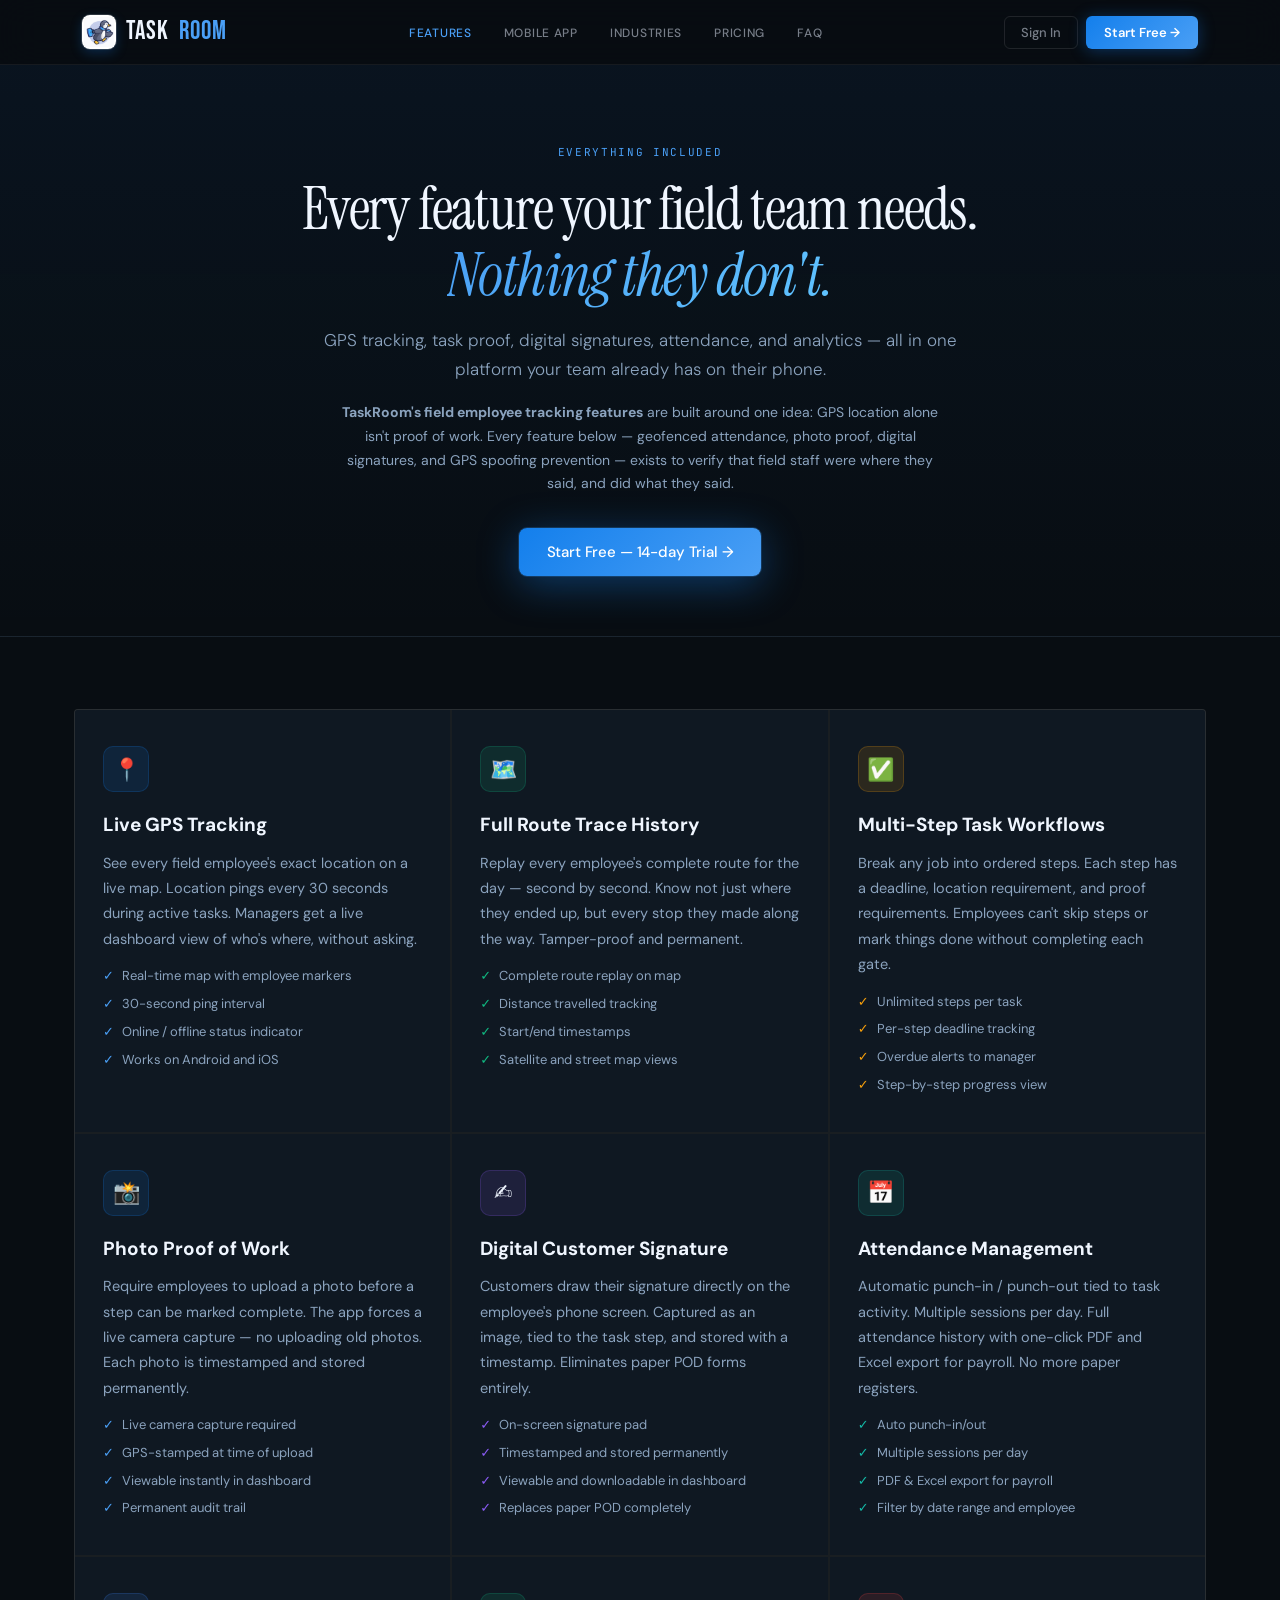
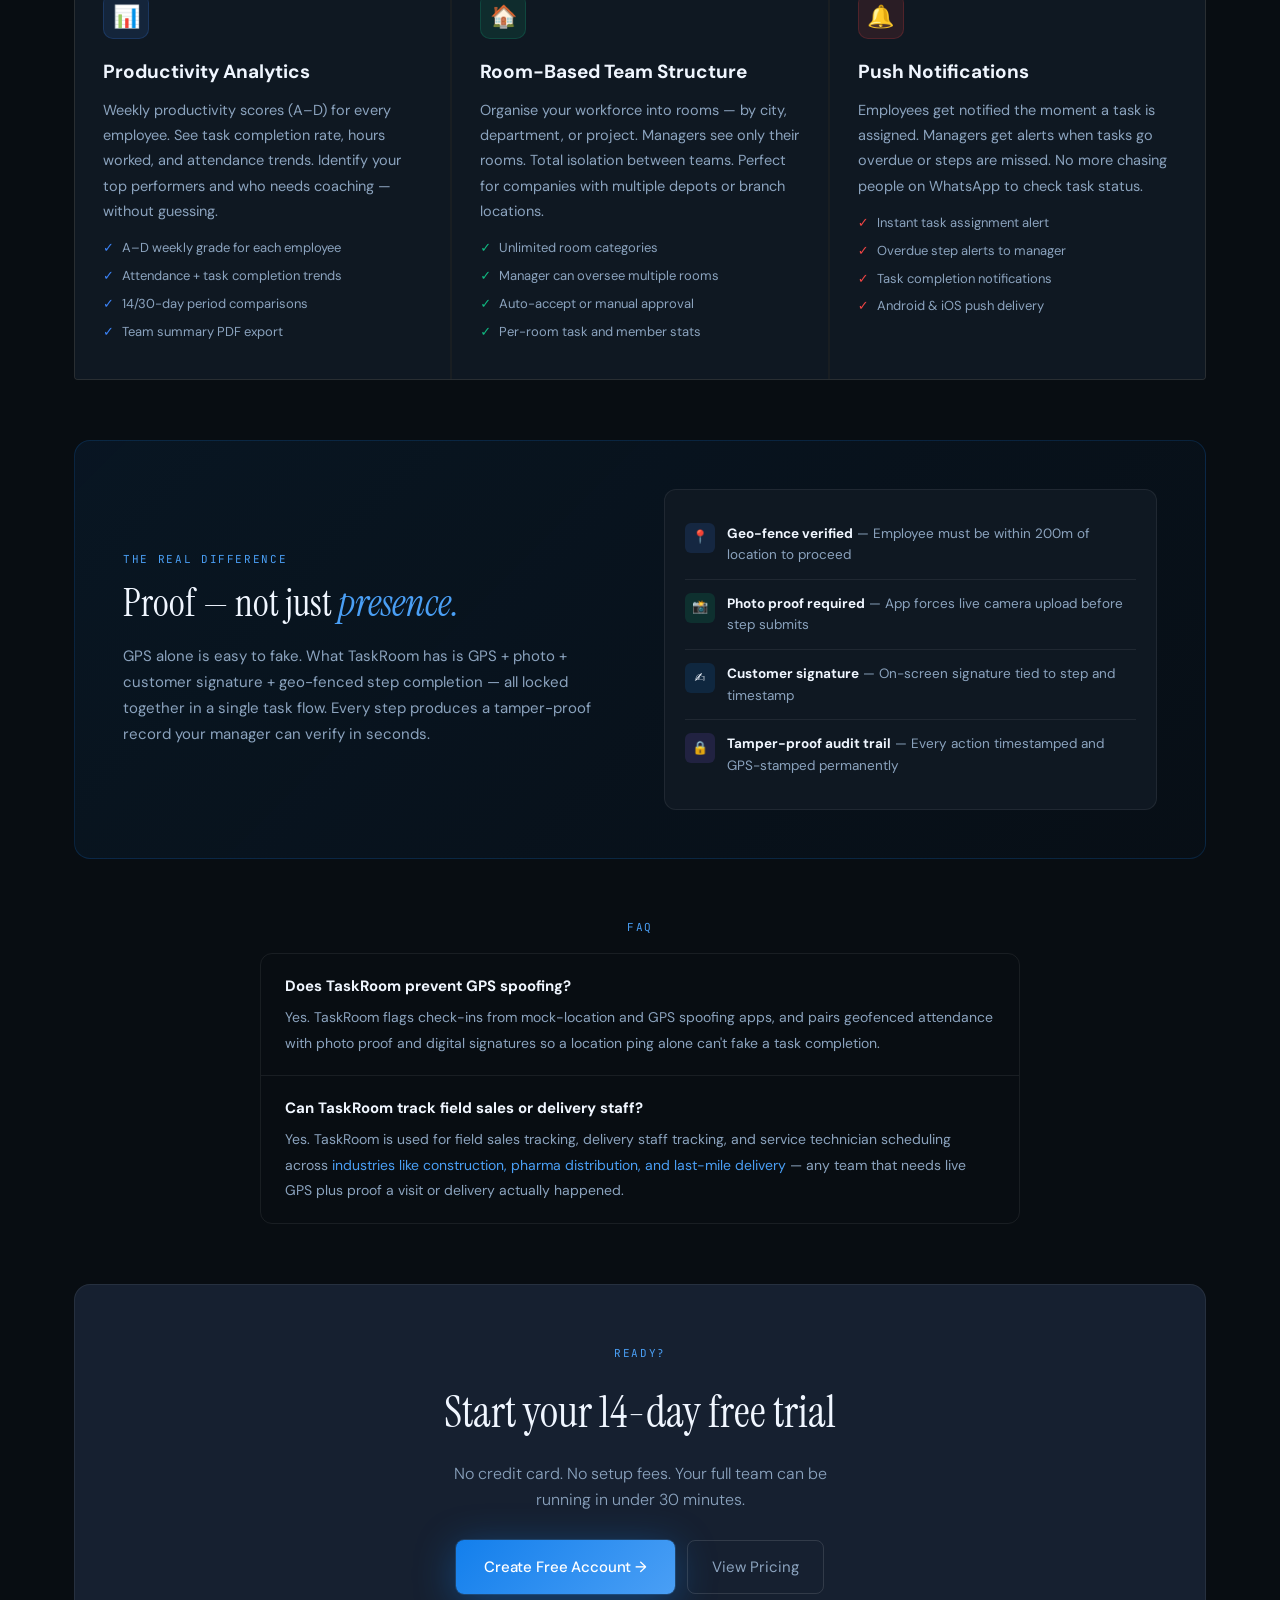
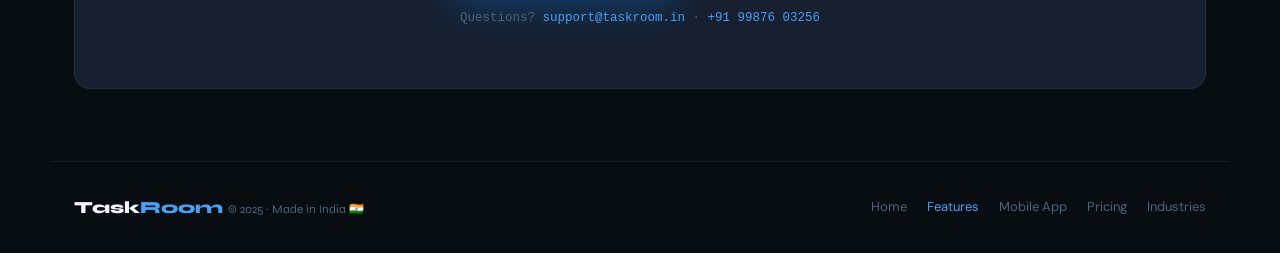
==== commit 7f40f256: "updated seo optimized for seo + aeo" ====
--- a/features.html
+++ b/features.html
@@ -4,9 +4,9 @@
   <meta charset="UTF-8">
   <meta name="viewport" content="width=device-width, initial-scale=1">
   <meta http-equiv="X-UA-Compatible" content="IE=edge">
-  <title>TaskRoom Features — GPS Tracking, Multi-Step Tasks, Proof of Work &amp; Attendance</title>
-  <meta name="description" content="Explore all TaskRoom features: real-time GPS employee tracking, multi-step task workflows with photo proof, digital customer signatures, geofence attendance, productivity analytics, and route history. Built for field teams.">
-  <meta name="keywords" content="field employee tracking features, GPS tracking software, proof of work app, digital signature collection, employee attendance tracking, field task management, route history tracking, productivity analytics, geofencing employee app">
+  <title>TaskRoom Features: GPS Tracking &amp; Photo Proof App</title>
+  <meta name="description" content="TaskRoom features: GPS spoofing prevention, geofenced attendance, photo proof of work, digital signatures &amp; task verification for field teams.">
+  <meta name="keywords" content="GPS employee tracking software, field force management software, photo proof of work app, digital signature field task app, geofenced attendance software, GPS spoofing prevention app, task verification software for field teams, field staff tracking app, route and visit tracking software">
   <meta name="robots" content="index, follow, max-snippet:-1, max-image-preview:large, max-video-preview:-1">
   <meta name="googlebot" content="index, follow, max-snippet:-1, max-image-preview:large">
   <link rel="canonical" href="https://taskroom.in/features">
@@ -43,8 +43,8 @@
         "@type": "WebPage",
         "@id": "https://taskroom.in/features#webpage",
         "url": "https://taskroom.in/features",
-        "name": "TaskRoom Features — GPS Tracking, Multi-Step Tasks, Proof of Work & Attendance",
-        "description": "Complete feature list for TaskRoom field employee tracking and workforce management software.",
+        "name": "TaskRoom Features: GPS Tracking & Photo Proof App",
+        "description": "TaskRoom features: GPS spoofing prevention, geofenced attendance, photo proof of work, digital signatures, and task verification for field teams.",
         "inLanguage": "en-IN",
         "isPartOf": {"@type":"WebSite","url":"https://taskroom.in","name":"TaskRoom"},
         "breadcrumb": {
@@ -54,6 +54,13 @@
             {"@type":"ListItem","position":2,"name":"Features","item":"https://taskroom.in/features"}
           ]
         }
+      },
+      {
+        "@type": "FAQPage",
+        "mainEntity": [
+          {"@type":"Question","name":"Does TaskRoom prevent GPS spoofing?","acceptedAnswer":{"@type":"Answer","text":"Yes. TaskRoom flags check-ins from mock-location and GPS spoofing apps, and pairs geofenced attendance with photo proof and digital signatures so a location ping alone can't fake a task completion."}},
+          {"@type":"Question","name":"Can TaskRoom track field sales or delivery staff?","acceptedAnswer":{"@type":"Answer","text":"Yes. TaskRoom is used for field sales tracking, delivery staff tracking, and service technician scheduling — any team that needs live GPS location plus proof that a visit or delivery actually happened."}}
+        ]
       },
       {
         "@type": "ItemList",
@@ -119,7 +126,12 @@
       <h1 style="font-family:'Instrument Serif',serif;font-size:clamp(36px,5vw,60px);font-weight:400;letter-spacing:-.02em;color:var(--text);margin-bottom:18px;line-height:1.1">
         Every feature your field team needs.<br><em style="font-style:italic;background:linear-gradient(135deg,var(--primary-light),#60c4ff);-webkit-background-clip:text;-webkit-text-fill-color:transparent;background-clip:text">Nothing they don't.</em>
       </h1>
-      <p style="font-size:17px;color:var(--text2);font-weight:300;line-height:1.75;margin-bottom:32px">GPS tracking, task proof, digital signatures, attendance, and analytics — all in one platform your team already has on their phone.</p>
+      <p style="font-size:17px;color:var(--text2);font-weight:300;line-height:1.75;margin-bottom:16px">GPS tracking, task proof, digital signatures, attendance, and analytics — all in one platform your team already has on their phone.</p>
+      <p style="max-width:600px;margin:0 auto 32px;font-size:14px;color:var(--text2);line-height:1.7">
+        <strong>TaskRoom's field employee tracking features</strong> are built around one idea: GPS location alone isn't proof of work.
+        Every feature below — geofenced attendance, photo proof, digital signatures, and GPS spoofing prevention — exists to verify
+        that field staff were where they said, and did what they said.
+      </p>
       <button class="hero-btn-primary" onclick="window.location='/?signup=1'" style="display:inline-flex;align-items:center;gap:8px;background:linear-gradient(135deg,var(--primary),var(--primary-light));border:none;color:#fff;padding:14px 28px;font-size:15px;font-weight:500;border-radius:8px;cursor:pointer">
         Start Free — 14-day Trial →
       </button>
@@ -251,6 +263,21 @@
         <div style="display:flex;align-items:flex-start;gap:12px;padding:13px 0;border-bottom:1px solid var(--border)"><div style="width:30px;height:30px;border-radius:6px;background:rgba(16,185,129,.15);display:flex;align-items:center;justify-content:center;font-size:13px;flex-shrink:0">📸</div><div style="font-size:13.5px;color:var(--text2)"><strong style="color:var(--text)">Photo proof required</strong> — App forces live camera upload before step submits</div></div>
         <div style="display:flex;align-items:flex-start;gap:12px;padding:13px 0;border-bottom:1px solid var(--border)"><div style="width:30px;height:30px;border-radius:6px;background:rgba(19,127,236,.15);display:flex;align-items:center;justify-content:center;font-size:13px;flex-shrink:0">✍️</div><div style="font-size:13.5px;color:var(--text2)"><strong style="color:var(--text)">Customer signature</strong> — On-screen signature tied to step and timestamp</div></div>
         <div style="display:flex;align-items:flex-start;gap:12px;padding:13px 0"><div style="width:30px;height:30px;border-radius:6px;background:rgba(139,92,246,.15);display:flex;align-items:center;justify-content:center;font-size:13px;flex-shrink:0">🔒</div><div style="font-size:13.5px;color:var(--text2)"><strong style="color:var(--text)">Tamper-proof audit trail</strong> — Every action timestamped and GPS-stamped permanently</div></div>
+      </div>
+    </div>
+
+    <!-- FAQ -->
+    <div style="max-width:760px;margin:0 auto 60px">
+      <div class="l-section-label" style="text-align:center;margin-bottom:16px">FAQ</div>
+      <div style="border:1px solid var(--border);border-radius:12px;overflow:hidden">
+        <div style="padding:20px 24px;border-bottom:1px solid var(--border)">
+          <strong style="display:block;color:var(--text);margin-bottom:6px;font-size:15px">Does TaskRoom prevent GPS spoofing?</strong>
+          <span style="color:var(--text2);font-size:14px;line-height:1.6">Yes. TaskRoom flags check-ins from mock-location and GPS spoofing apps, and pairs geofenced attendance with photo proof and digital signatures so a location ping alone can't fake a task completion.</span>
+        </div>
+        <div style="padding:20px 24px">
+          <strong style="display:block;color:var(--text);margin-bottom:6px;font-size:15px">Can TaskRoom track field sales or delivery staff?</strong>
+          <span style="color:var(--text2);font-size:14px;line-height:1.6">Yes. TaskRoom is used for field sales tracking, delivery staff tracking, and service technician scheduling across <a href="/industries" style="color:var(--primary-light)">industries like construction, pharma distribution, and last-mile delivery</a> — any team that needs live GPS plus proof a visit or delivery actually happened.</span>
+        </div>
       </div>
     </div>
 
--- a/assets/css/patch.css
+++ b/assets/css/patch.css
@@ -38,7 +38,7 @@
 .sc-label,.sc-sub,.room-name,.room-desc,
 .panel-title,.panel-sub,.panel-sec-title,
 .info-row .label,.info-row .val,
-.page-hdr-left h1,.page-hdr-left p,
+.page-hdr-left h1,.page-hdr-left h2,.page-hdr-left p,
 .modal-title,.modal-sub,.card-title {
   transition: color 0.15s ease;
 }
@@ -232,7 +232,7 @@
 ══════════════════════════════════════════════════════════ */
 [data-theme="light"] #dashboard-view    { background: #f0f4f8; }
 [data-theme="light"] .dash-main         { background: #f0f4f8; }
-[data-theme="light"] .page-hdr-left h1  { color: #0d1b2a; }
+[data-theme="light"] .page-hdr-left h1, [data-theme="light"] .page-hdr-left h2 { color: #0d1b2a; }
 [data-theme="light"] .page-hdr-left p   { color: #4a5568; }
 [data-theme="light"] .dash-alert-strip.dash-alert-blue {
   background: rgba(19,127,236,.07); border-color: rgba(19,127,236,.18);
